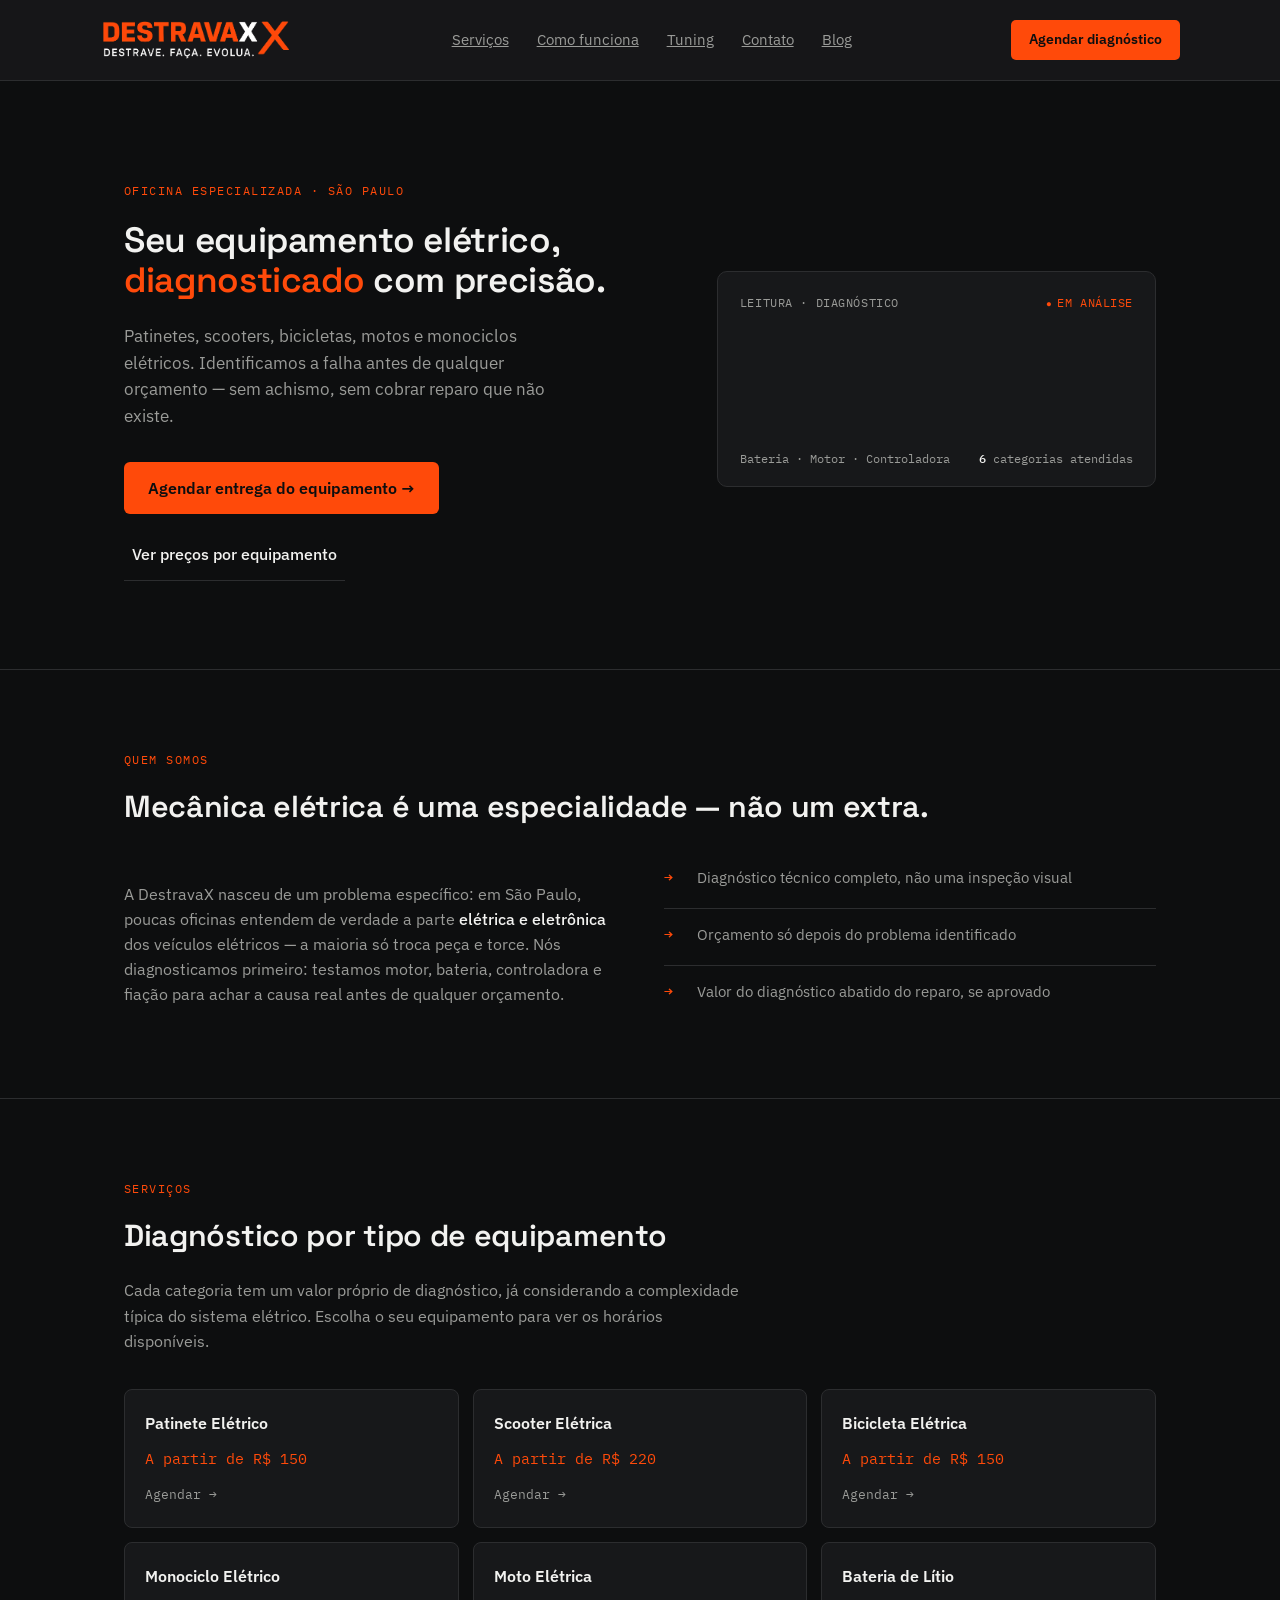
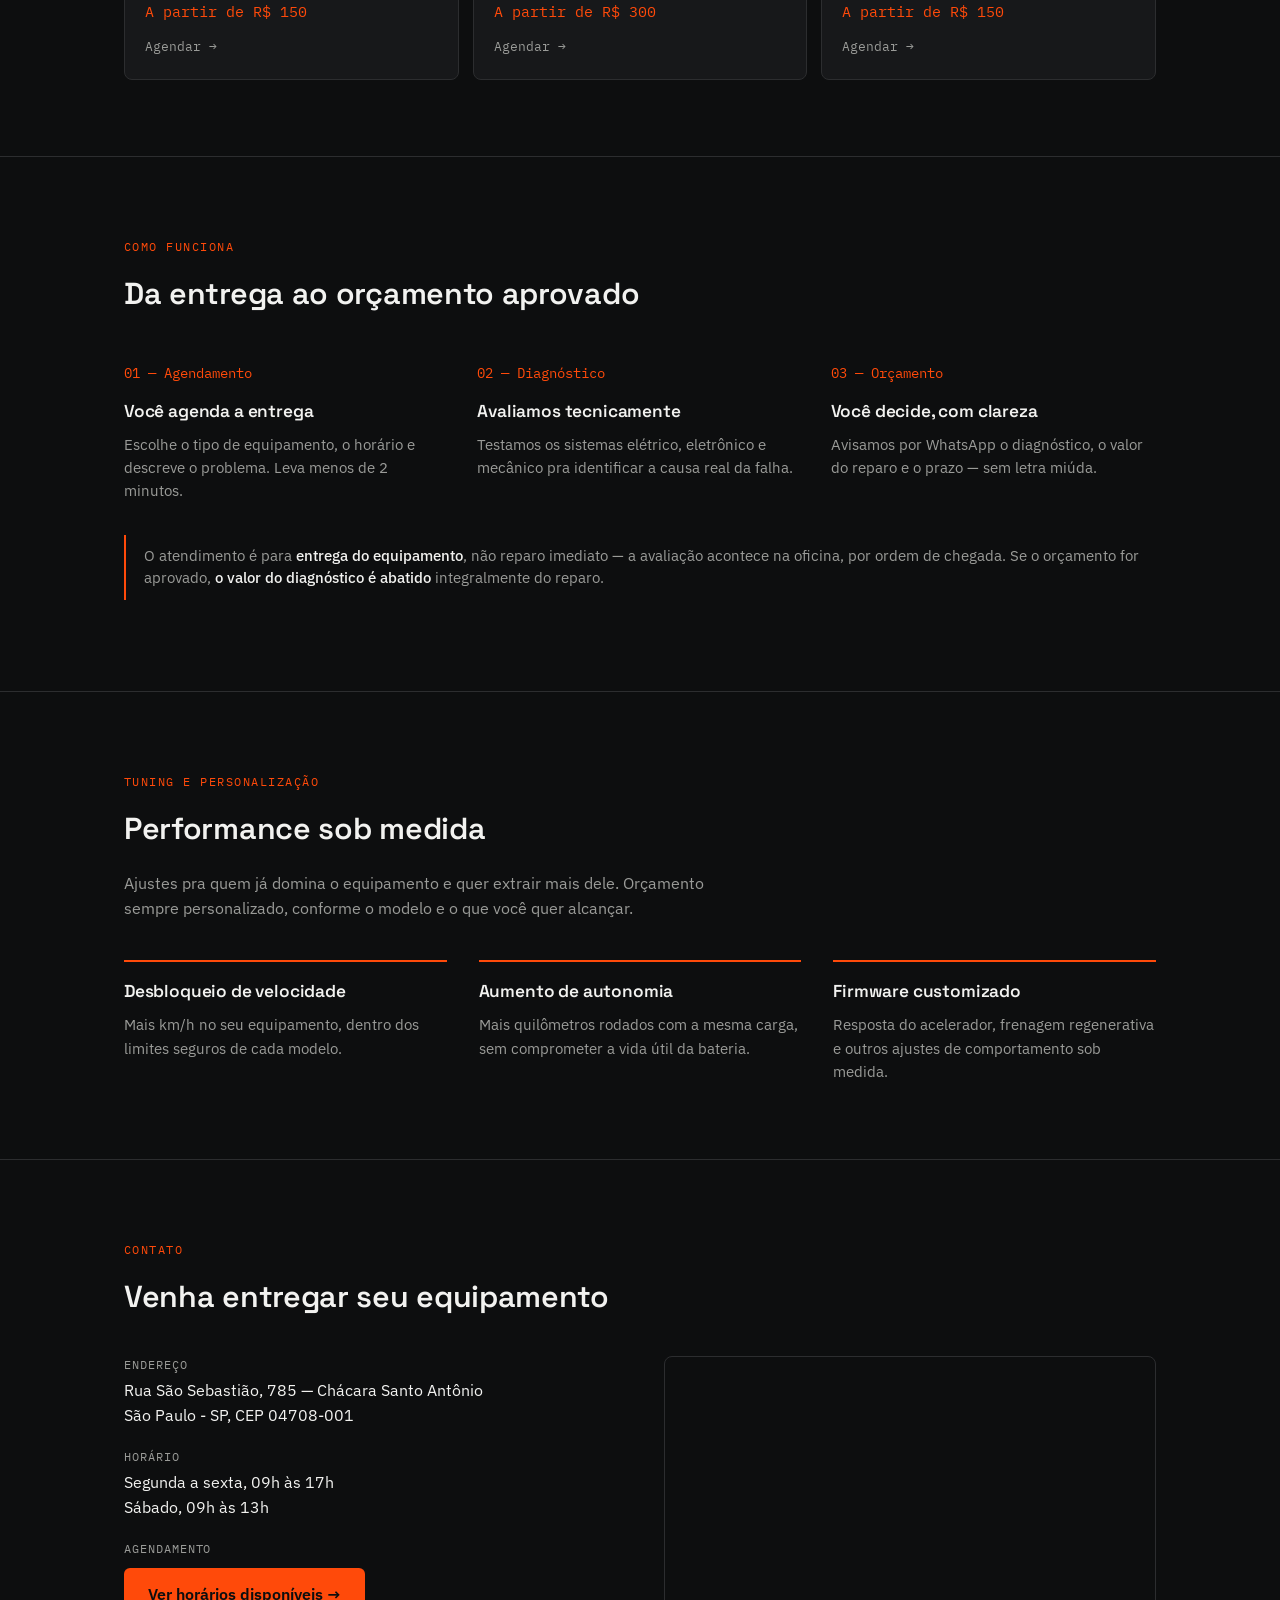
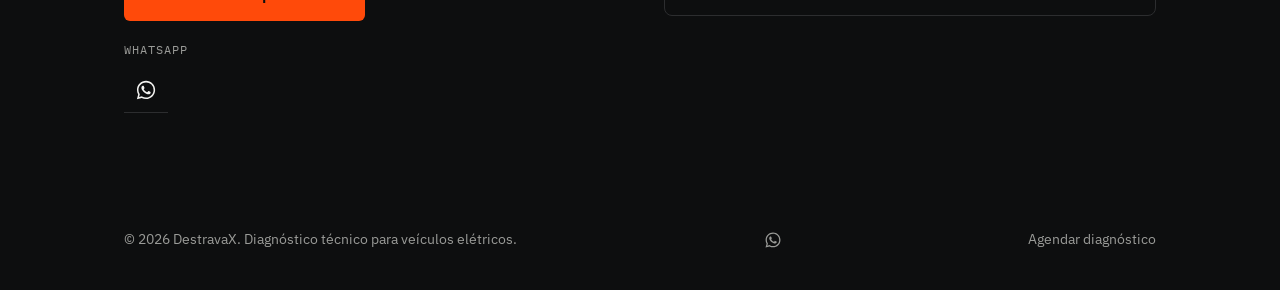
==== index.html @ 39f66de1 "Add files via upload" ====
<!DOCTYPE html>
<html lang="pt-BR">
<head>
<meta charset="UTF-8">
<meta name="viewport" content="width=device-width, initial-scale=1.0">
<meta name="google-site-verification" content="Okn9w-JvZz-G_Tajchjjs4UmcQsjv0veB4fbQueWSbc" />
<title>DestravaX — Diagnóstico técnico para veículos elétricos</title>
<link rel="canonical" href="https://destravax.com/">
<meta name="description" content="Diagnóstico técnico, reparo e tuning de patinetes, scooters, bicicletas, motos e monociclos elétricos em São Paulo. Desbloqueio de velocidade, aumento de autonomia e firmware customizado.">

<!-- Open Graph / redes sociais -->
<meta property="og:title" content="DestravaX — Diagnóstico técnico para veículos elétricos">
<meta property="og:description" content="Diagnóstico, reparo e tuning de veículos elétricos em São Paulo. Desbloqueio de velocidade, aumento de autonomia e firmware customizado.">
<meta property="og:type" content="website">
<meta property="og:url" content="https://destravax.com">
<meta property="og:image" content="https://destravax.com/og-image.png">
<meta property="og:locale" content="pt_BR">
<meta name="twitter:card" content="summary_large_image">

<!-- Dados estruturados para o Google (negócio local) -->
<script type="application/ld+json">
{
  "@context": "https://schema.org",
  "@type": "AutoRepair",
  "name": "DestravaX",
  "image": "https://destravax.com/og-image.png",
  "url": "https://destravax.com",
  "description": "Diagnóstico técnico, reparo e tuning de patinetes, scooters, bicicletas, motos e monociclos elétricos em São Paulo. Desbloqueio de velocidade, aumento de autonomia e firmware customizado.",
  "address": {
    "@type": "PostalAddress",
    "streetAddress": "Rua São Sebastião, 785, Chácara Santo Antônio",
    "addressLocality": "São Paulo",
    "addressRegion": "SP",
    "postalCode": "04708-001",
    "addressCountry": "BR"
  },
  "openingHoursSpecification": [
    {
      "@type": "OpeningHoursSpecification",
      "dayOfWeek": ["Monday", "Tuesday", "Wednesday", "Thursday", "Friday"],
      "opens": "09:00",
      "closes": "17:00"
    },
    {
      "@type": "OpeningHoursSpecification",
      "dayOfWeek": "Saturday",
      "opens": "09:00",
      "closes": "13:00"
    }
  ],
  "priceRange": "R$150 - R$300"
}
</script>
<link rel="icon" type="image/png" sizes="32x32" href="/favicon-32.png">
<link rel="apple-touch-icon" href="/apple-touch-icon.png">
<link rel="preconnect" href="https://fonts.googleapis.com">
<link rel="preconnect" href="https://fonts.gstatic.com" crossorigin>
<link href="https://fonts.googleapis.com/css2?family=Space+Grotesk:wght@400;500;600;700&family=IBM+Plex+Sans:wght@400;500;600;700&family=IBM+Plex+Mono:wght@400;500&display=swap" rel="stylesheet">
<link rel="stylesheet" href="/style.css">

<!-- Google tag (gtag.js) -->
<script async src="https://www.googletagmanager.com/gtag/js?id=G-HQB9MCQGL4"></script>
<script>
  window.dataLayer = window.dataLayer || [];
  function gtag(){dataLayer.push(arguments);}
  gtag('js', new Date());
  gtag('config', 'G-HQB9MCQGL4');
</script>

<!-- Cal.com embed: agendamento embutido no site (sem sair pro cal.com) -->
<script type="text/javascript">
  (function (C, A, L) {
    let p = function (a, ar) { a.q.push(ar); };
    let d = C.document;
    C.Cal = C.Cal || function () {
      let cal = C.Cal;
      let ar = arguments;
      if (!cal.loaded) {
        cal.ns = {};
        cal.q = cal.q || [];
        d.head.appendChild(d.createElement("script")).src = A;
        cal.loaded = true;
      }
      if (ar[0] === L) {
        const api = function () { p(api, arguments); };
        const namespace = ar[1];
        api.q = api.q || [];
        if (typeof namespace === "string") {
          cal.ns[namespace] = cal.ns[namespace] || api;
          p(cal.ns[namespace], ar);
          p(cal, ["initNamespace", namespace]);
        } else p(cal, ar);
        return;
      }
      p(cal, ar);
    };
  })(window, "https://app.cal.com/embed/embed.js", "init");

  Cal("init", { origin: "https://cal.com" });

  Cal("on", {
    action: "bookingSuccessful",
    callback: function (e) {
      if (typeof gtag === "function") {
        gtag("event", "agendamento_concluido", {
          event_category: "booking",
          event_label: (e.detail && e.detail.data && e.detail.data.eventType) ? e.detail.data.eventType.slug : "desconhecido"
        });
      }
      window.location.href = "/agendamento-confirmado";
    }
  });

  Cal("ui", {
    styles: { branding: { brandColor: "#FF4A0A" } },
    hideEventTypeDetails: false,
    layout: "month_view"
  });
</script>
</head>
<body>

<header>
  <div class="wrap nav">
    <a class="logo" href="#" aria-label="DestravaX — início">
      <img src="/logo.png" alt="DestravaX — Destrave. Faça. Evolua.">
    </a>
    <button class="nav-toggle" aria-label="Abrir menu" aria-expanded="false">
      <span></span><span></span><span></span>
    </button>
    <nav class="nav-links">
      <a href="#servicos">Serviços</a>
      <a href="#como-funciona">Como funciona</a>
      <a href="#tuning">Tuning</a>
      <a href="#contato">Contato</a>
      <a href="/blog/">Blog</a>
    </nav>
    <a class="nav-cta" href="javascript:void(0)" data-cal-link="destravax" data-cal-config='{"layout":"month_view"}'>Agendar diagnóstico</a>
  </div>
</header>

<section class="hero">
  <div class="wrap hero-grid">
    <div>
      <span class="eyebrow">Oficina especializada · São Paulo</span>
      <h1>Seu equipamento elétrico, <em id="rotate-word">diagnosticado</em> com precisão.</h1>
      <p class="lead">Patinetes, scooters, bicicletas, motos e monociclos elétricos. Identificamos a falha antes de qualquer orçamento — sem achismo, sem cobrar reparo que não existe.</p>
      <div class="hero-ctas">
        <a class="btn-primary" href="javascript:void(0)" data-cal-link="destravax" data-cal-config='{"layout":"month_view"}'>Agendar entrega do equipamento →</a>
        <a class="btn-secondary" href="#servicos">Ver preços por equipamento</a>
      </div>
    </div>

    <div class="scope-panel">
      <div class="scope-head">
        <span>LEITURA · DIAGNÓSTICO</span>
        <span class="live">EM ANÁLISE</span>
      </div>
      <svg class="trace" viewBox="0 0 400 120" xmlns="http://www.w3.org/2000/svg" role="img" aria-label="Onda de diagnóstico elétrico">
        <path class="trace-glow trace-dash" d="M0,60 L40,60 L55,20 L70,100 L90,60 L130,60 L145,30 L160,90 L180,60 L220,60 L235,15 L250,100 L270,60 L310,60 L325,35 L340,85 L360,60 L400,60" />
        <path class="trace-dash" d="M0,60 L40,60 L55,20 L70,100 L90,60 L130,60 L145,30 L160,90 L180,60 L220,60 L235,15 L250,100 L270,60 L310,60 L325,35 L340,85 L360,60 L400,60" />
      </svg>
      <div class="scope-foot">
        <span>Bateria · Motor · Controladora</span>
        <span><b>6</b> categorias atendidas</span>
      </div>
    </div>
  </div>
</section>

<section class="block" id="quem-somos">
  <div class="wrap">
    <span class="eyebrow">Quem somos</span>
    <h2>Mecânica elétrica é uma especialidade — não um extra.</h2>
    <div class="about-grid">
      <p>A DestravaX nasceu de um problema específico: em São Paulo, poucas oficinas entendem de verdade a parte <strong>elétrica e eletrônica</strong> dos veículos elétricos — a maioria só troca peça e torce. Nós diagnosticamos primeiro: testamos motor, bateria, controladora e fiação para achar a causa real antes de qualquer orçamento.</p>
      <ul class="stack-list">
        <li><b>→</b> Diagnóstico técnico completo, não uma inspeção visual</li>
        <li><b>→</b> Orçamento só depois do problema identificado</li>
        <li><b>→</b> Valor do diagnóstico abatido do reparo, se aprovado</li>
      </ul>
    </div>
  </div>
</section>

<section class="block" id="servicos">
  <div class="wrap">
    <span class="eyebrow">Serviços</span>
    <h2>Diagnóstico por tipo de equipamento</h2>
    <p class="block-lead">Cada categoria tem um valor próprio de diagnóstico, já considerando a complexidade típica do sistema elétrico. Escolha o seu equipamento para ver os horários disponíveis.</p>

    <div class="services" style="grid-template-columns: repeat(3, 1fr);">
      <a class="svc-card" href="javascript:void(0)" data-cal-link="destravax/diagnostico-patinete-eletrico" data-cal-config='{"layout":"month_view"}'>
        <span class="svc-name">Patinete Elétrico</span>
        <span class="svc-price">A partir de R$ 150</span>
        <span class="svc-arrow">Agendar →</span>
      </a>
      <a class="svc-card" href="javascript:void(0)" data-cal-link="destravax/diagnostico-scooter-eletrica" data-cal-config='{"layout":"month_view"}'>
        <span class="svc-name">Scooter Elétrica</span>
        <span class="svc-price">A partir de R$ 220</span>
        <span class="svc-arrow">Agendar →</span>
      </a>
      <a class="svc-card" href="javascript:void(0)" data-cal-link="destravax/diagnostico-bicicleta-eletrica" data-cal-config='{"layout":"month_view"}'>
        <span class="svc-name">Bicicleta Elétrica</span>
        <span class="svc-price">A partir de R$ 150</span>
        <span class="svc-arrow">Agendar →</span>
      </a>
      <a class="svc-card" href="javascript:void(0)" data-cal-link="destravax/diagnostico-monociclo-eletrico" data-cal-config='{"layout":"month_view"}'>
        <span class="svc-name">Monociclo Elétrico</span>
        <span class="svc-price">A partir de R$ 150</span>
        <span class="svc-arrow">Agendar →</span>
      </a>
      <a class="svc-card" href="javascript:void(0)" data-cal-link="destravax/diagnostico-moto-eletrica" data-cal-config='{"layout":"month_view"}'>
        <span class="svc-name">Moto Elétrica</span>
        <span class="svc-price">A partir de R$ 300</span>
        <span class="svc-arrow">Agendar →</span>
      </a>
      <a class="svc-card" href="javascript:void(0)" data-cal-link="destravax/diagnostico-bateria-litio" data-cal-config='{"layout":"month_view"}'>
        <span class="svc-name">Bateria de Lítio</span>
        <span class="svc-price">A partir de R$ 150</span>
        <span class="svc-arrow">Agendar →</span>
      </a>
    </div>
  </div>
</section>

<section class="block" id="como-funciona">
  <div class="wrap">
    <span class="eyebrow">Como funciona</span>
    <h2>Da entrega ao orçamento aprovado</h2>

    <div class="steps">
      <div class="step">
        <span class="step-num">01 — Agendamento</span>
        <h3>Você agenda a entrega</h3>
        <p>Escolhe o tipo de equipamento, o horário e descreve o problema. Leva menos de 2 minutos.</p>
      </div>
      <div class="step">
        <span class="step-num">02 — Diagnóstico</span>
        <h3>Avaliamos tecnicamente</h3>
        <p>Testamos os sistemas elétrico, eletrônico e mecânico pra identificar a causa real da falha.</p>
      </div>
      <div class="step">
        <span class="step-num">03 — Orçamento</span>
        <h3>Você decide, com clareza</h3>
        <p>Avisamos por WhatsApp o diagnóstico, o valor do reparo e o prazo — sem letra miúda.</p>
      </div>
    </div>

    <p class="step-note">O atendimento é para <b>entrega do equipamento</b>, não reparo imediato — a avaliação acontece na oficina, por ordem de chegada. Se o orçamento for aprovado, <b>o valor do diagnóstico é abatido</b> integralmente do reparo.</p>
  </div>
</section>

<section class="block" id="tuning">
  <div class="wrap">
    <span class="eyebrow">Tuning e personalização</span>
    <h2>Performance sob medida</h2>
    <p class="block-lead">Ajustes pra quem já domina o equipamento e quer extrair mais dele. Orçamento sempre personalizado, conforme o modelo e o que você quer alcançar.</p>

    <div class="tuning-grid">
      <div class="tuning-item">
        <h3>Desbloqueio de velocidade</h3>
        <p>Mais km/h no seu equipamento, dentro dos limites seguros de cada modelo.</p>
      </div>
      <div class="tuning-item">
        <h3>Aumento de autonomia</h3>
        <p>Mais quilômetros rodados com a mesma carga, sem comprometer a vida útil da bateria.</p>
      </div>
      <div class="tuning-item">
        <h3>Firmware customizado</h3>
        <p>Resposta do acelerador, frenagem regenerativa e outros ajustes de comportamento sob medida.</p>
      </div>
    </div>
  </div>
</section>

<section class="block" id="contato" style="border-bottom:none;">
  <div class="wrap">
    <span class="eyebrow">Contato</span>
    <h2>Venha entregar seu equipamento</h2>

    <div class="contact-grid">
      <dl class="info-list">
        <div>
          <dt>Endereço</dt>
          <dd>Rua São Sebastião, 785 — Chácara Santo Antônio<br>São Paulo - SP, CEP 04708-001</dd>
        </div>
        <div>
          <dt>Horário</dt>
          <dd>Segunda a sexta, 09h às 17h<br>Sábado, 09h às 13h</dd>
        </div>
        <div>
          <dt>Agendamento</dt>
          <dd><a class="btn-primary" style="margin-top:6px" href="javascript:void(0)" data-cal-link="destravax" data-cal-config='{"layout":"month_view"}'>Ver horários disponíveis →</a></dd>
        </div>
        <div>
          <dt>WhatsApp</dt>
          <dd><a class="btn-secondary" style="margin-top:6px; display:inline-flex; align-items:center; justify-content:center; width:44px; height:44px; padding:0;" href="https://wa.me/5511999888360" target="_blank" rel="noopener" aria-label="Chamar no WhatsApp"><svg width="22" height="22" viewBox="0 0 24 24" fill="currentColor" aria-hidden="true"><path d="M12.04 2C6.58 2 2.13 6.45 2.13 11.91c0 1.75.46 3.45 1.32 4.95L2.05 22l5.25-1.38a9.9 9.9 0 0 0 4.74 1.21h.01c5.46 0 9.91-4.45 9.91-9.91C21.96 6.45 17.5 2 12.04 2Zm0 18.14h-.01a8.2 8.2 0 0 1-4.19-1.15l-.3-.18-3.12.82.83-3.04-.2-.31a8.2 8.2 0 0 1-1.26-4.37c0-4.53 3.69-8.22 8.24-8.22 2.2 0 4.27.86 5.83 2.42a8.18 8.18 0 0 1 2.41 5.81c0 4.53-3.69 8.22-8.23 8.22Zm4.51-6.16c-.25-.12-1.47-.72-1.7-.81-.23-.08-.39-.12-.56.13-.17.25-.64.81-.78.97-.14.17-.29.19-.54.06-.25-.12-1.04-.38-1.99-1.22-.73-.66-1.23-1.46-1.37-1.71-.14-.25-.02-.38.11-.51.11-.11.25-.29.37-.43.12-.14.16-.25.25-.41.08-.17.04-.31-.02-.43-.06-.12-.56-1.36-.77-1.86-.2-.49-.41-.42-.56-.43-.14-.01-.31-.01-.48-.01-.17 0-.43.06-.66.31-.23.25-.86.85-.86 2.07 0 1.22.89 2.4 1.01 2.57.12.17 1.75 2.67 4.24 3.75.59.26 1.05.41 1.41.52.59.19 1.13.16 1.56.1.48-.07 1.47-.6 1.67-1.18.21-.58.21-1.08.14-1.18-.06-.11-.23-.17-.48-.29Z"/></svg></a></dd>
        </div>
      </dl>

      <div class="map-frame">
        <iframe
          src="https://www.google.com/maps?q=Rua+S%C3%A3o+Sebasti%C3%A3o,+785,+Ch%C3%A1cara+Santo+Ant%C3%B4nio,+S%C3%A3o+Paulo+-+SP,+04708-001&output=embed"
          loading="lazy"
          referrerpolicy="no-referrer-when-downgrade"
          title="Mapa da DestravaX">
        </iframe>
      </div>
    </div>
  </div>
</section>

<footer>
  <div class="wrap foot-row">
    <span>© 2026 DestravaX. Diagnóstico técnico para veículos elétricos.</span>
    <a href="https://wa.me/5511999888360" target="_blank" rel="noopener" aria-label="WhatsApp" style="display:inline-flex; align-items:center;"><svg width="18" height="18" viewBox="0 0 24 24" fill="currentColor" aria-hidden="true"><path d="M12.04 2C6.58 2 2.13 6.45 2.13 11.91c0 1.75.46 3.45 1.32 4.95L2.05 22l5.25-1.38a9.9 9.9 0 0 0 4.74 1.21h.01c5.46 0 9.91-4.45 9.91-9.91C21.96 6.45 17.5 2 12.04 2Zm0 18.14h-.01a8.2 8.2 0 0 1-4.19-1.15l-.3-.18-3.12.82.83-3.04-.2-.31a8.2 8.2 0 0 1-1.26-4.37c0-4.53 3.69-8.22 8.24-8.22 2.2 0 4.27.86 5.83 2.42a8.18 8.18 0 0 1 2.41 5.81c0 4.53-3.69 8.22-8.23 8.22Zm4.51-6.16c-.25-.12-1.47-.72-1.7-.81-.23-.08-.39-.12-.56.13-.17.25-.64.81-.78.97-.14.17-.29.19-.54.06-.25-.12-1.04-.38-1.99-1.22-.73-.66-1.23-1.46-1.37-1.71-.14-.25-.02-.38.11-.51.11-.11.25-.29.37-.43.12-.14.16-.25.25-.41.08-.17.04-.31-.02-.43-.06-.12-.56-1.36-.77-1.86-.2-.49-.41-.42-.56-.43-.14-.01-.31-.01-.48-.01-.17 0-.43.06-.66.31-.23.25-.86.85-.86 2.07 0 1.22.89 2.4 1.01 2.57.12.17 1.75 2.67 4.24 3.75.59.26 1.05.41 1.41.52.59.19 1.13.16 1.56.1.48-.07 1.47-.6 1.67-1.18.21-.58.21-1.08.14-1.18-.06-.11-.23-.17-.48-.29Z"/></svg></a>
    <a href="javascript:void(0)" data-cal-link="destravax" data-cal-config='{"layout":"month_view"}'>Agendar diagnóstico</a>
  </div>
</footer>

<script>
  var words = ['diagnosticado', 'destravado', 'turbinado', 'modernizado'];
  var el = document.getElementById('rotate-word');
  var reduceMotion = window.matchMedia('(prefers-reduced-motion: reduce)').matches;

  if (el && !reduceMotion) {
    var i = 0;
    setInterval(function () {
      el.classList.add('fading');
      setTimeout(function () {
        i = (i + 1) % words.length;
        el.textContent = words[i];
        el.classList.remove('fading');
      }, 250);
    }, 2400);
  }
</script>

<script>
  (function(){
    var toggle = document.querySelector('.nav-toggle');
    var links = document.querySelector('.nav-links');
    if (toggle && links) {
      toggle.addEventListener('click', function(){
        var isOpen = links.classList.toggle('open');
        toggle.classList.toggle('open', isOpen);
        toggle.setAttribute('aria-expanded', isOpen ? 'true' : 'false');
      });
      links.querySelectorAll('a').forEach(function(a){
        a.addEventListener('click', function(){
          links.classList.remove('open');
          toggle.classList.remove('open');
          toggle.setAttribute('aria-expanded', 'false');
        });
      });
    }
  })();
</script>
</body>
</html>
---- style.css ----
:root{
    --charcoal-900:#0d0e0f;
    --charcoal-800:#17181a;
    --charcoal-700:#212224;
    --line:#2c2d2f;
    --paper:#f2f2f0;
    --paper-dim:#9a9b98;
    --orange:#ff4a0a;
    --orange-dim:#cc3c08;
    --orange-light:#ff6b3d;

    --display:'Space Grotesk', sans-serif;
    --body:'IBM Plex Sans', sans-serif;
    --mono:'IBM Plex Mono', monospace;
  }

  *{ box-sizing:border-box; }
  html{ scroll-behavior:smooth; }

  body{
    margin:0;
    background:var(--charcoal-900);
    color:var(--paper);
    font-family:var(--body);
    line-height:1.55;
    -webkit-font-smoothing:antialiased;
  }

  a{ color:inherit; }

  h1,h2,h3{
    font-family:var(--display);
    font-weight:600;
    margin:0;
    letter-spacing:-0.01em;
  }

  .eyebrow{
    font-family:var(--mono);
    font-size:0.78rem;
    letter-spacing:0.12em;
    text-transform:uppercase;
    color:var(--orange);
  }

  .wrap{
    max-width:1080px;
    margin:0 auto;
    padding:0 24px;
  }

  :focus-visible{
    outline:2px solid var(--orange);
    outline-offset:3px;
  }

  /* ---------- Header ---------- */
  header{
    position:sticky;
    top:0;
    z-index:20;
    background:rgba(24,25,27,0.88);
    backdrop-filter:blur(8px);
    border-bottom:1px solid var(--line);
  }
  .nav{
    position:relative;
    display:flex;
    align-items:center;
    justify-content:space-between;
    padding:18px 0;
  }
  .logo{
    display:flex;
    align-items:center;
  }
  .logo img{
    height:44px;
    width:auto;
    display:block;
  }
  @media (max-width:720px){
    .logo img{ height:36px; }
  }
  .nav-links{
    display:flex;
    gap:28px;
    font-size:0.92rem;
    color:var(--paper-dim);
  }
  .nav-links a:hover{ color:var(--paper); }
  .nav-cta{
    display:inline-flex;
    align-items:center;
    gap:8px;
    background:var(--orange);
    color:var(--charcoal-900);
    font-weight:600;
    font-size:0.88rem;
    padding:9px 18px;
    border-radius:5px;
    text-decoration:none;
    transition:background 0.15s ease;
  }
  .nav-cta:hover{ background:var(--orange-light); }

  @media (max-width:720px){
    .nav-links{
      display:none;
      position:absolute;
      top:100%;
      left:0;
      right:0;
      flex-direction:column;
      gap:0;
      background:var(--charcoal-800);
      border-bottom:1px solid var(--line);
      padding:8px 0;
    }
    .nav-links.open{ display:flex; }
    .nav-links a{
      padding:14px 24px;
      border-bottom:1px solid var(--line);
    }
    .nav-links a:last-child{ border-bottom:none; }
    .nav-toggle{
      display:flex;
      flex-direction:column;
      justify-content:center;
      gap:5px;
      width:28px;
      height:28px;
      background:none;
      border:none;
      cursor:pointer;
      padding:0;
    }
    .nav-toggle span{
      display:block;
      height:2px;
      width:100%;
      background:var(--paper);
      border-radius:2px;
      transition:transform 0.2s ease, opacity 0.2s ease;
    }
    .nav-toggle.open span:nth-child(1){ transform:translateY(7px) rotate(45deg); }
    .nav-toggle.open span:nth-child(2){ opacity:0; }
    .nav-toggle.open span:nth-child(3){ transform:translateY(-7px) rotate(-45deg); }
  }
  @media (min-width:721px){
    .nav-toggle{ display:none; }
  }

  /* ---------- Hero ---------- */
  .hero{
    position:relative;
    padding:96px 0 88px;
    overflow:hidden;
    border-bottom:1px solid var(--line);
  }
  .hero-grid{
    display:grid;
    grid-template-columns:1.1fr 0.9fr;
    gap:56px;
    align-items:center;
  }
  @media (max-width:860px){
    .hero-grid{ grid-template-columns:1fr; }
  }
  .hero h1{
    font-size:clamp(1.5rem, 2.8vw, 2.2rem);
    line-height:1.15;
    margin:18px 0 22px;
  }
  .hero h1 em{
    font-style:normal;
    color:var(--orange);
  }
  .hero p.lead{
    font-size:1.08rem;
    color:var(--paper-dim);
    max-width:46ch;
    margin:0 0 32px;
  }
  .hero-ctas{
    display:flex;
    gap:14px;
    flex-wrap:wrap;
  }
  .btn-primary{
    display:inline-flex;
    align-items:center;
    gap:10px;
    background:var(--orange);
    color:var(--charcoal-900);
    font-weight:600;
    font-size:0.98rem;
    padding:14px 24px;
    border-radius:6px;
    text-decoration:none;
    transition:background 0.15s ease, transform 0.15s ease;
  }
  .btn-primary:hover{ background:var(--orange-light); transform:translateY(-1px); }
  .btn-secondary{
    display:inline-flex;
    align-items:center;
    gap:8px;
    color:var(--paper);
    font-weight:500;
    font-size:0.98rem;
    padding:14px 8px;
    text-decoration:none;
    border-bottom:1px solid var(--line);
  }
  .btn-secondary:hover{ border-color:var(--paper-dim); }

  /* Scope panel - signature element */
  .scope-panel{
    background:var(--charcoal-800);
    border:1px solid var(--line);
    border-radius:10px;
    padding:22px 22px 18px;
  }
  .scope-head{
    display:flex;
    justify-content:space-between;
    align-items:baseline;
    font-family:var(--mono);
    font-size:0.72rem;
    color:var(--paper-dim);
    margin-bottom:10px;
    letter-spacing:0.05em;
  }
  .scope-head .live{ color:var(--orange); }
  .scope-head .live::before{
    content:'●';
    margin-right:5px;
    font-size:0.6rem;
    animation:blink 1.6s ease-in-out infinite;
  }
  @keyframes blink{ 50%{ opacity:0.25; } }

  svg.trace{ width:100%; height:auto; display:block; }
  .trace path{
    fill:none;
    stroke:var(--orange);
    stroke-width:2;
    stroke-linecap:round;
    stroke-linejoin:round;
  }
  .trace .trace-glow{
    stroke:var(--orange);
    opacity:0.18;
    stroke-width:7;
  }
  .trace-dash{
    stroke-dasharray:900;
    stroke-dashoffset:900;
    animation:draw 3.2s ease-in-out infinite;
  }
  @keyframes draw{
    0%{ stroke-dashoffset:900; }
    55%{ stroke-dashoffset:0; }
    100%{ stroke-dashoffset:-900; }
  }
  .scope-foot{
    display:flex;
    justify-content:space-between;
    margin-top:10px;
    font-family:var(--mono);
    font-size:0.74rem;
    color:var(--paper-dim);
  }
  .scope-foot b{ color:var(--paper); font-weight:500; }

  @media (prefers-reduced-motion: reduce){
    .trace-dash{ animation:none; stroke-dasharray:none; }
    .scope-head .live::before{ animation:none; }
  }

  /* ---------- Section shared ---------- */
  section.block{ padding:76px 0; border-bottom:1px solid var(--line); }
  .block h2{
    font-size:clamp(1.5rem, 2.6vw, 1.9rem);
    margin:12px 0 18px;
  }
  .block-lead{
    color:var(--paper-dim);
    max-width:62ch;
    font-size:1.02rem;
  }

  /* ---------- Quem somos ---------- */
  .about-grid{
    display:grid;
    grid-template-columns:1fr 1fr;
    gap:48px;
    margin-top:36px;
  }
  @media (max-width:780px){ .about-grid{ grid-template-columns:1fr; } }
  .about-grid p{ color:var(--paper-dim); font-size:1rem; }
  .about-grid p strong{ color:var(--paper); font-weight:500; }
  .stack-list{ list-style:none; margin:0; padding:0; display:grid; gap:14px; }
  .stack-list li{
    display:flex;
    gap:12px;
    font-size:0.95rem;
    color:var(--paper-dim);
    padding-bottom:14px;
    border-bottom:1px solid var(--line);
  }
  .stack-list li:last-child{ border-bottom:none; }
  .stack-list b{ font-family:var(--mono); color:var(--orange); font-weight:500; min-width:1.4em; }

  /* ---------- Serviços ---------- */
  .services{
    display:grid;
    grid-template-columns:repeat(auto-fill, minmax(230px, 1fr));
    gap:14px;
    margin-top:36px;
  }
  .svc-card{
    background:var(--charcoal-800);
    border:1px solid var(--line);
    border-radius:8px;
    padding:22px 20px;
    text-decoration:none;
    color:var(--paper);
    display:flex;
    flex-direction:column;
    gap:14px;
    transition:border-color 0.15s ease, transform 0.15s ease;
  }
  .svc-card:hover{ border-color:var(--orange-dim); transform:translateY(-2px); }
  .svc-name{ font-weight:600; font-size:1.01rem; line-height:1.3; }
  .svc-price{
    font-family:var(--mono);
    color:var(--orange);
    font-size:0.95rem;
  }
  .svc-arrow{
    margin-top:auto;
    font-family:var(--mono);
    font-size:0.8rem;
    color:var(--paper-dim);
    display:flex;
    align-items:center;
    gap:6px;
  }
  .svc-card:hover .svc-arrow{ color:var(--orange); }

  /* ---------- Como funciona ---------- */
  .steps{
    display:grid;
    grid-template-columns:repeat(3, 1fr);
    gap:28px;
    margin-top:40px;
    counter-reset:step;
  }
  @media (max-width:780px){ .steps{ grid-template-columns:1fr; } }
  .step{ position:relative; padding-top:6px; }
  .step-num{
    font-family:var(--mono);
    font-size:0.85rem;
    color:var(--orange);
    display:block;
    margin-bottom:14px;
  }
  .step h3{ font-size:1.08rem; margin-bottom:8px; font-weight:600; }
  .step p{ color:var(--paper-dim); font-size:0.94rem; margin:0; }
  .step-note{
    margin-top:32px;
    font-size:0.92rem;
    color:var(--paper-dim);
    border-left:2px solid var(--orange);
    padding:10px 0 10px 18px;
  }
  .step-note b{ color:var(--paper); font-weight:500; }

  /* ---------- Contato ---------- */
  .contact-grid{
    display:grid;
    grid-template-columns:1fr 1fr;
    gap:48px;
    margin-top:36px;
    align-items:start;
  }
  @media (max-width:780px){ .contact-grid{ grid-template-columns:1fr; } }
  .info-list{ list-style:none; margin:0; padding:0; display:grid; gap:20px; }
  .info-list dt{
    font-family:var(--mono);
    font-size:0.74rem;
    text-transform:uppercase;
    letter-spacing:0.08em;
    color:var(--paper-dim);
    margin-bottom:4px;
  }
  .info-list dd{ margin:0; font-size:1rem; }
  .map-frame{
    border:1px solid var(--line);
    border-radius:8px;
    overflow:hidden;
    height:260px;
  }
  .map-frame iframe{ width:100%; height:100%; border:0; filter:grayscale(0.4) invert(0.92) contrast(0.9); }

  /* ---------- Footer ---------- */
  footer{ padding:40px 0; }
  .foot-row{
    display:flex;
    justify-content:space-between;
    align-items:center;
    flex-wrap:wrap;
    gap:14px;
    font-size:0.85rem;
    color:var(--paper-dim);
  }
  .foot-row a{ text-decoration:none; }
  .foot-row a:hover{ color:var(--paper); }

  /* ---------- Blog: listing ---------- */
  .blog-hero{
    padding:64px 0 48px;
    border-bottom:1px solid var(--line);
  }
  .blog-hero h1{
    font-size:clamp(1.9rem, 3.6vw, 2.6rem);
    margin:14px 0 14px;
  }
  .blog-list{
    display:grid;
    gap:16px;
    margin-top:36px;
  }
  .post-card{
    display:block;
    background:var(--charcoal-800);
    border:1px solid var(--line);
    border-radius:8px;
    padding:26px 28px;
    text-decoration:none;
    color:var(--paper);
    transition:border-color 0.15s ease, transform 0.15s ease;
  }
  .post-card:hover{ border-color:var(--orange-dim); transform:translateY(-2px); }
  .post-card .post-tag{
    font-family:var(--mono);
    font-size:0.72rem;
    color:var(--orange);
    text-transform:uppercase;
    letter-spacing:0.06em;
    display:block;
  }
  .post-card h2{
    font-size:1.15rem;
    margin:4px 0 8px;
  }
  .post-card p{
    color:var(--paper-dim);
    font-size:0.94rem;
    margin:0;
  }
  .post-card .post-read{
    margin-top:12px;
    font-family:var(--mono);
    font-size:0.8rem;
    color:var(--paper-dim);
    display:inline-flex;
    align-items:center;
    gap:6px;
  }
  .post-card:hover .post-read{ color:var(--orange); }

  /* ---------- Blog: article ---------- */
  .article-header{
    padding:56px 0 32px;
    border-bottom:1px solid var(--line);
  }
  .article-header .eyebrow{ margin-bottom:14px; display:block; }
  .article-header h1{
    font-size:clamp(1.8rem, 3.4vw, 2.5rem);
    line-height:1.15;
    margin:0 0 18px;
  }
  .article-meta{
    font-family:var(--mono);
    font-size:0.82rem;
    color:var(--paper-dim);
  }
  .article-body{
    padding:48px 0 24px;
    max-width:740px;
  }
  .article-body h2{
    font-size:1.4rem;
    margin:40px 0 16px;
  }
  .article-body h2:first-child{ margin-top:0; }
  .article-body p{
    color:var(--paper-dim);
    font-size:1.03rem;
    margin:0 0 20px;
  }
  .article-body strong{ color:var(--paper); font-weight:600; }
  .article-body ul{
    margin:0 0 24px;
    padding-left:22px;
    color:var(--paper-dim);
    display:grid;
    gap:10px;
  }
  .article-body ul li::marker{ color:var(--orange); }
  .article-cta{
    margin:44px 0 8px;
    padding:28px;
    background:var(--charcoal-800);
    border:1px solid var(--line);
    border-radius:8px;
  }
  .article-cta p{ margin:0 0 16px; color:var(--paper); font-size:1rem; }
  .back-link{
    display:inline-flex;
    align-items:center;
    gap:8px;
    color:var(--paper-dim);
    text-decoration:none;
    font-size:0.9rem;
    margin-bottom:8px;
  }
  .back-link:hover{ color:var(--paper); }

  /* ---------- Hero: palavra que alterna ---------- */
  #rotate-word{
    display:inline-block;
    transition:opacity 0.25s ease;
  }
  #rotate-word.fading{ opacity:0; }

  /* ---------- Tuning: itens informativos (sem CTA) ---------- */
  .tuning-grid{
    display:grid;
    grid-template-columns:repeat(3, 1fr);
    gap:32px;
    margin-top:40px;
  }
  @media (max-width:780px){ .tuning-grid{ grid-template-columns:1fr; } }
  .tuning-item{
    border-top:2px solid var(--orange);
    padding-top:16px;
  }
  .tuning-item h3{
    font-family:var(--display);
    font-size:1.08rem;
    font-weight:600;
    margin:0 0 8px;
  }
  .tuning-item p{
    color:var(--paper-dim);
    font-size:0.94rem;
    line-height:1.55;
    margin:0;
  }
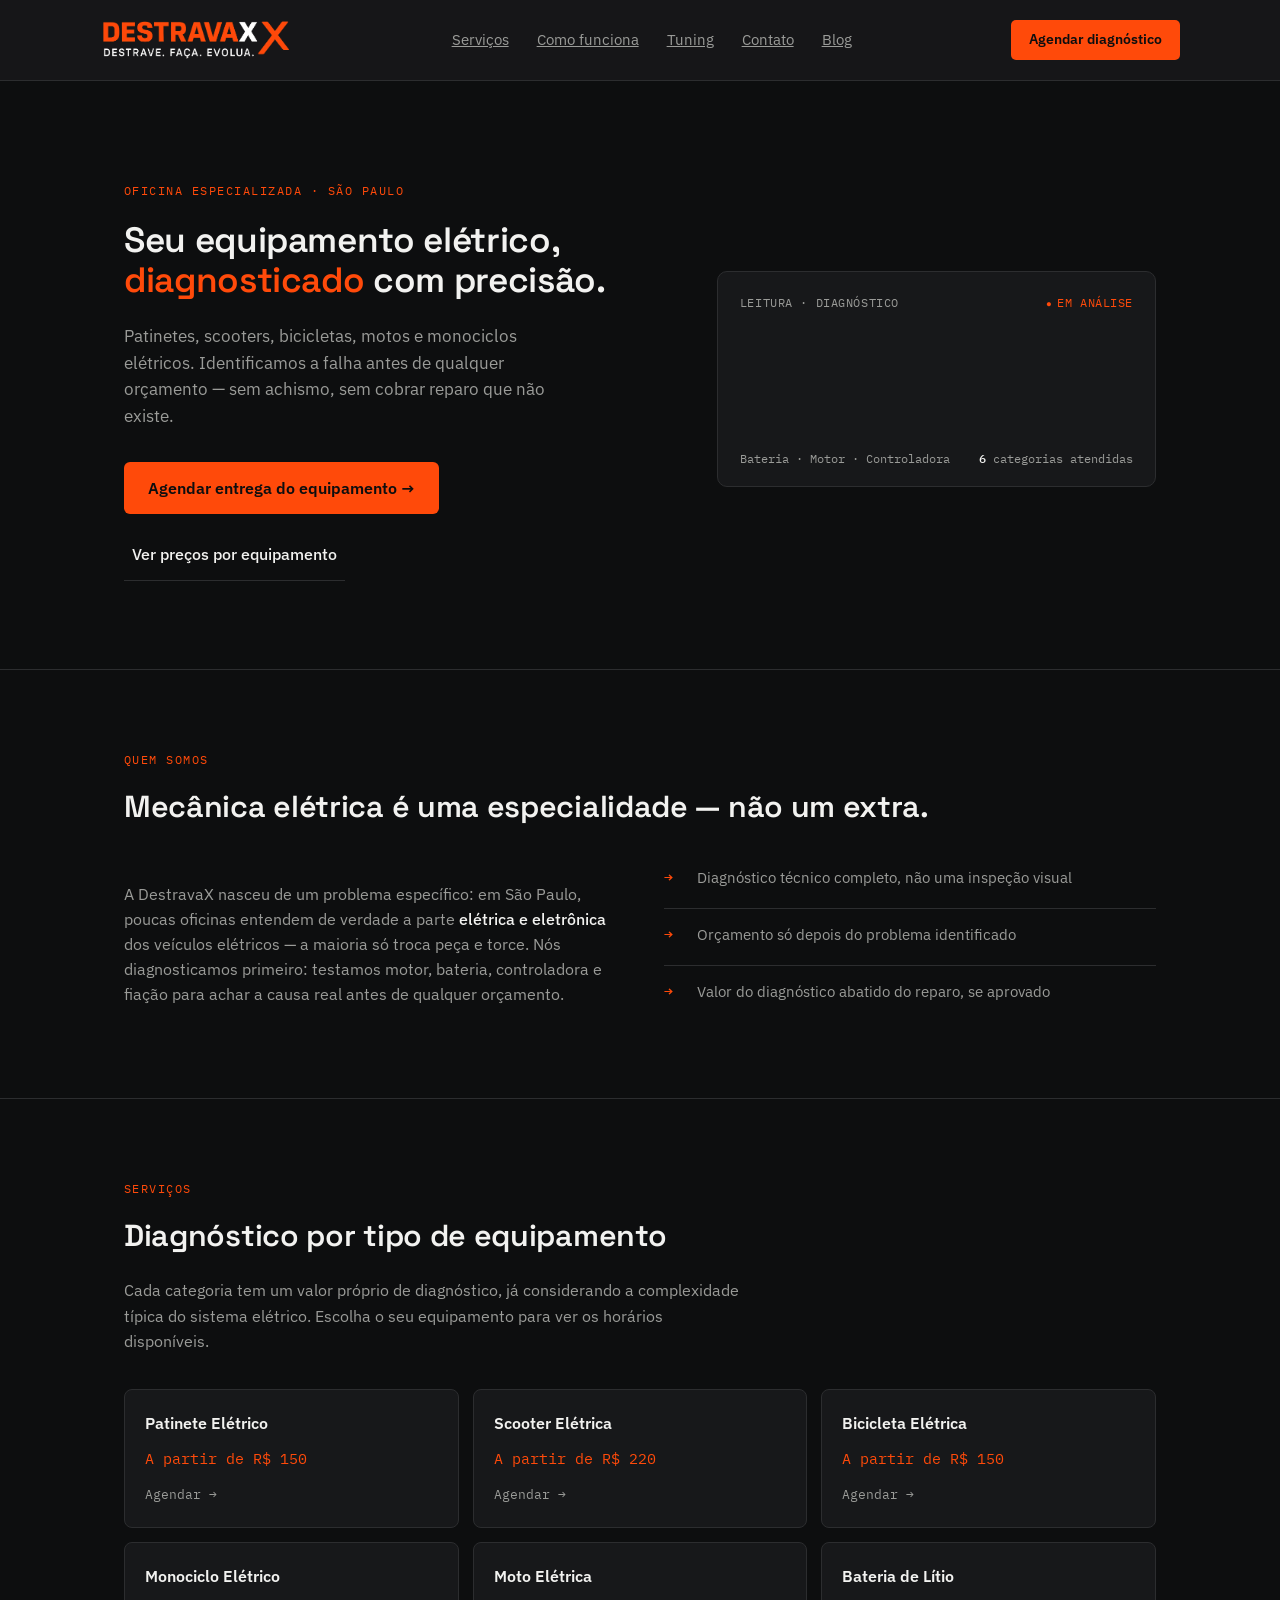
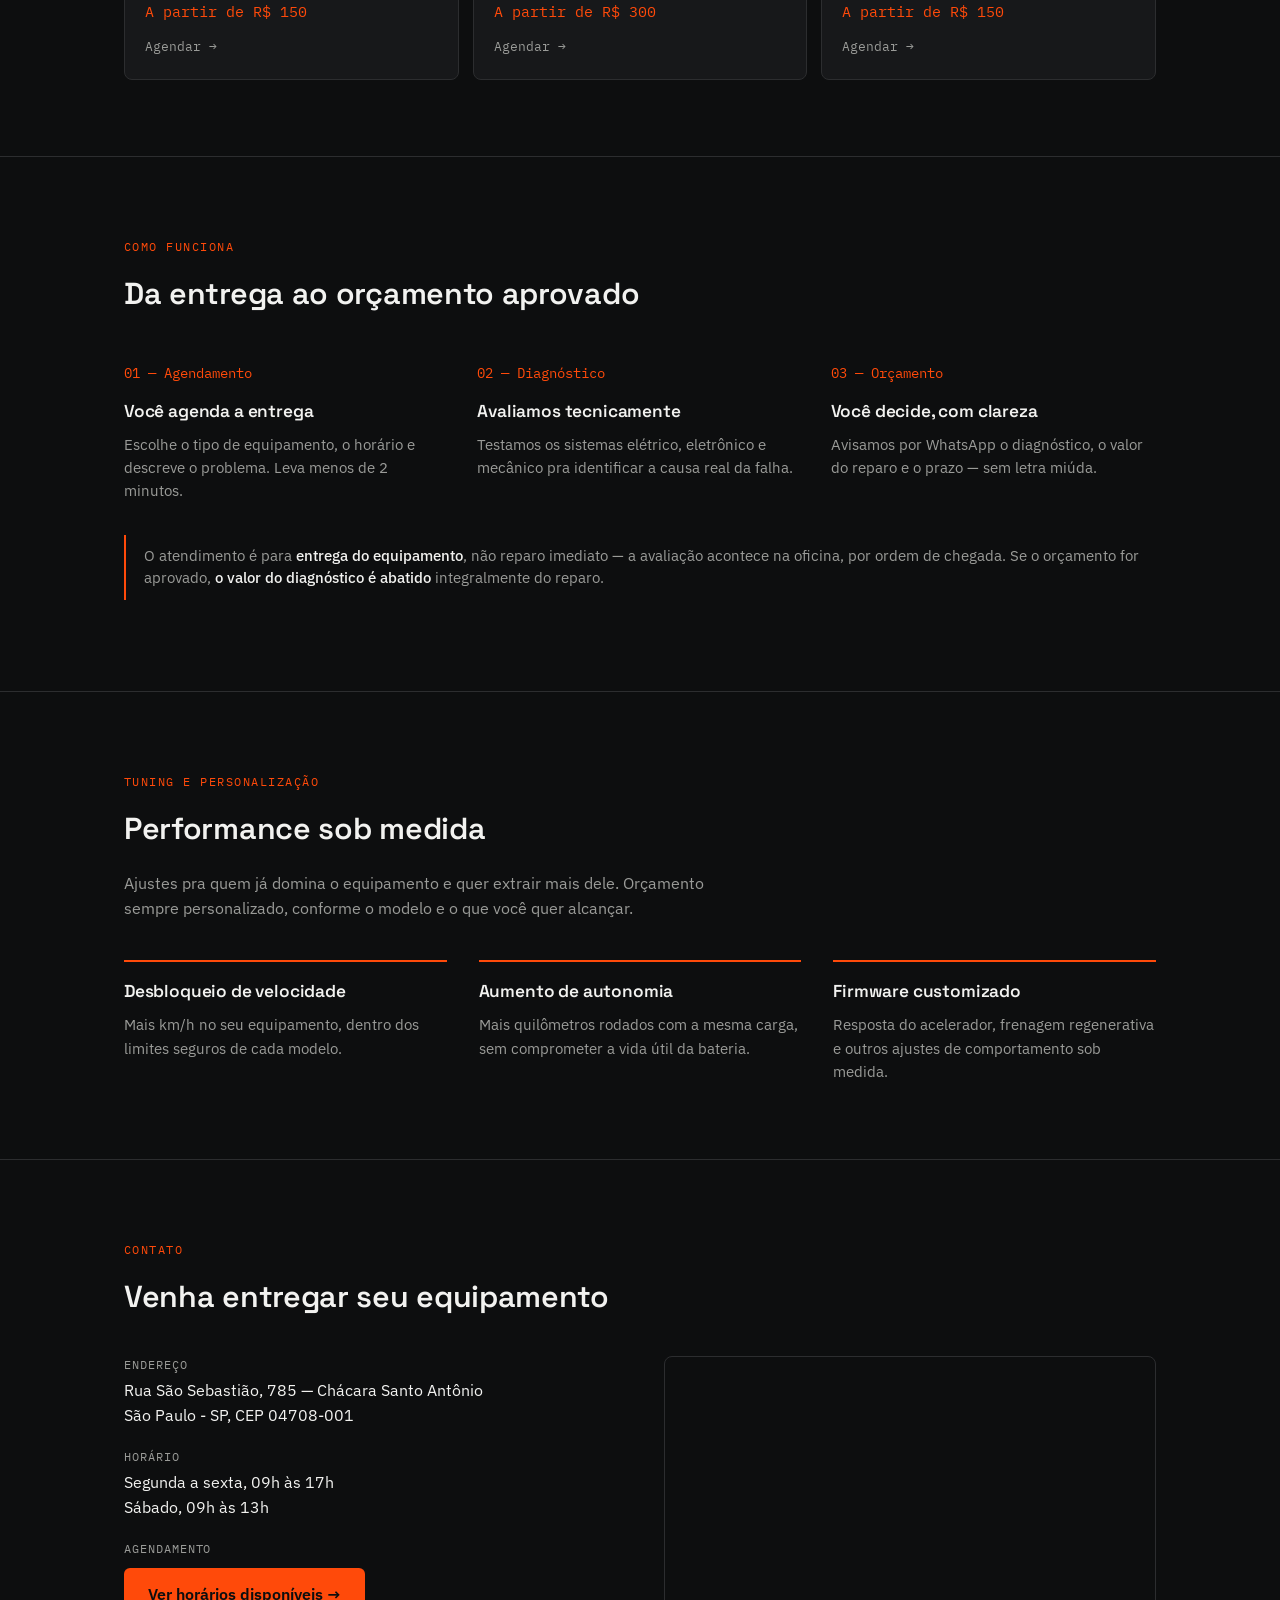
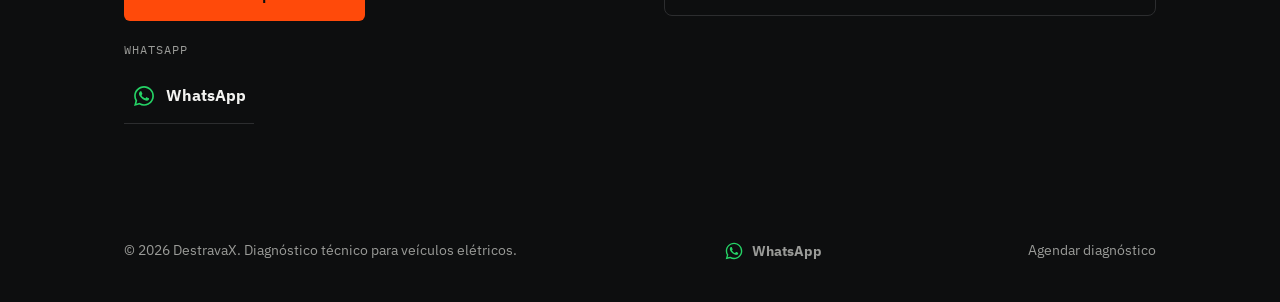
==== commit 8ca6bebb: "Add files via upload" ====
--- a/index.html
+++ b/index.html
@@ -295,7 +295,7 @@
         </div>
         <div>
           <dt>WhatsApp</dt>
-          <dd><a class="btn-secondary" style="margin-top:6px; display:inline-flex; align-items:center; justify-content:center; width:44px; height:44px; padding:0;" href="https://wa.me/5511999888360" target="_blank" rel="noopener" aria-label="Chamar no WhatsApp"><svg width="22" height="22" viewBox="0 0 24 24" fill="currentColor" aria-hidden="true"><path d="M12.04 2C6.58 2 2.13 6.45 2.13 11.91c0 1.75.46 3.45 1.32 4.95L2.05 22l5.25-1.38a9.9 9.9 0 0 0 4.74 1.21h.01c5.46 0 9.91-4.45 9.91-9.91C21.96 6.45 17.5 2 12.04 2Zm0 18.14h-.01a8.2 8.2 0 0 1-4.19-1.15l-.3-.18-3.12.82.83-3.04-.2-.31a8.2 8.2 0 0 1-1.26-4.37c0-4.53 3.69-8.22 8.24-8.22 2.2 0 4.27.86 5.83 2.42a8.18 8.18 0 0 1 2.41 5.81c0 4.53-3.69 8.22-8.23 8.22Zm4.51-6.16c-.25-.12-1.47-.72-1.7-.81-.23-.08-.39-.12-.56.13-.17.25-.64.81-.78.97-.14.17-.29.19-.54.06-.25-.12-1.04-.38-1.99-1.22-.73-.66-1.23-1.46-1.37-1.71-.14-.25-.02-.38.11-.51.11-.11.25-.29.37-.43.12-.14.16-.25.25-.41.08-.17.04-.31-.02-.43-.06-.12-.56-1.36-.77-1.86-.2-.49-.41-.42-.56-.43-.14-.01-.31-.01-.48-.01-.17 0-.43.06-.66.31-.23.25-.86.85-.86 2.07 0 1.22.89 2.4 1.01 2.57.12.17 1.75 2.67 4.24 3.75.59.26 1.05.41 1.41.52.59.19 1.13.16 1.56.1.48-.07 1.47-.6 1.67-1.18.21-.58.21-1.08.14-1.18-.06-.11-.23-.17-.48-.29Z"/></svg></a></dd>
+          <dd><a class="btn-secondary" style="margin-top:6px; display:inline-flex; align-items:center; gap:10px;" href="https://wa.me/5511999888360" target="_blank" rel="noopener"><svg width="24" height="24" viewBox="0 0 24 24" fill="#25D366" aria-hidden="true"><path d="M12.04 2C6.58 2 2.13 6.45 2.13 11.91c0 1.75.46 3.45 1.32 4.95L2.05 22l5.25-1.38a9.9 9.9 0 0 0 4.74 1.21h.01c5.46 0 9.91-4.45 9.91-9.91C21.96 6.45 17.5 2 12.04 2Zm0 18.14h-.01a8.2 8.2 0 0 1-4.19-1.15l-.3-.18-3.12.82.83-3.04-.2-.31a8.2 8.2 0 0 1-1.26-4.37c0-4.53 3.69-8.22 8.24-8.22 2.2 0 4.27.86 5.83 2.42a8.18 8.18 0 0 1 2.41 5.81c0 4.53-3.69 8.22-8.23 8.22Zm4.51-6.16c-.25-.12-1.47-.72-1.7-.81-.23-.08-.39-.12-.56.13-.17.25-.64.81-.78.97-.14.17-.29.19-.54.06-.25-.12-1.04-.38-1.99-1.22-.73-.66-1.23-1.46-1.37-1.71-.14-.25-.02-.38.11-.51.11-.11.25-.29.37-.43.12-.14.16-.25.25-.41.08-.17.04-.31-.02-.43-.06-.12-.56-1.36-.77-1.86-.2-.49-.41-.42-.56-.43-.14-.01-.31-.01-.48-.01-.17 0-.43.06-.66.31-.23.25-.86.85-.86 2.07 0 1.22.89 2.4 1.01 2.57.12.17 1.75 2.67 4.24 3.75.59.26 1.05.41 1.41.52.59.19 1.13.16 1.56.1.48-.07 1.47-.6 1.67-1.18.21-.58.21-1.08.14-1.18-.06-.11-.23-.17-.48-.29Z"/></svg><span style="font-weight:700; font-size:1.05em;">WhatsApp</span></a></dd>
         </div>
       </dl>
 
@@ -314,7 +314,7 @@
 <footer>
   <div class="wrap foot-row">
     <span>© 2026 DestravaX. Diagnóstico técnico para veículos elétricos.</span>
-    <a href="https://wa.me/5511999888360" target="_blank" rel="noopener" aria-label="WhatsApp" style="display:inline-flex; align-items:center;"><svg width="18" height="18" viewBox="0 0 24 24" fill="currentColor" aria-hidden="true"><path d="M12.04 2C6.58 2 2.13 6.45 2.13 11.91c0 1.75.46 3.45 1.32 4.95L2.05 22l5.25-1.38a9.9 9.9 0 0 0 4.74 1.21h.01c5.46 0 9.91-4.45 9.91-9.91C21.96 6.45 17.5 2 12.04 2Zm0 18.14h-.01a8.2 8.2 0 0 1-4.19-1.15l-.3-.18-3.12.82.83-3.04-.2-.31a8.2 8.2 0 0 1-1.26-4.37c0-4.53 3.69-8.22 8.24-8.22 2.2 0 4.27.86 5.83 2.42a8.18 8.18 0 0 1 2.41 5.81c0 4.53-3.69 8.22-8.23 8.22Zm4.51-6.16c-.25-.12-1.47-.72-1.7-.81-.23-.08-.39-.12-.56.13-.17.25-.64.81-.78.97-.14.17-.29.19-.54.06-.25-.12-1.04-.38-1.99-1.22-.73-.66-1.23-1.46-1.37-1.71-.14-.25-.02-.38.11-.51.11-.11.25-.29.37-.43.12-.14.16-.25.25-.41.08-.17.04-.31-.02-.43-.06-.12-.56-1.36-.77-1.86-.2-.49-.41-.42-.56-.43-.14-.01-.31-.01-.48-.01-.17 0-.43.06-.66.31-.23.25-.86.85-.86 2.07 0 1.22.89 2.4 1.01 2.57.12.17 1.75 2.67 4.24 3.75.59.26 1.05.41 1.41.52.59.19 1.13.16 1.56.1.48-.07 1.47-.6 1.67-1.18.21-.58.21-1.08.14-1.18-.06-.11-.23-.17-.48-.29Z"/></svg></a>
+    <a href="https://wa.me/5511999888360" target="_blank" rel="noopener" style="display:inline-flex; align-items:center; gap:8px;"><svg width="20" height="20" viewBox="0 0 24 24" fill="#25D366" aria-hidden="true"><path d="M12.04 2C6.58 2 2.13 6.45 2.13 11.91c0 1.75.46 3.45 1.32 4.95L2.05 22l5.25-1.38a9.9 9.9 0 0 0 4.74 1.21h.01c5.46 0 9.91-4.45 9.91-9.91C21.96 6.45 17.5 2 12.04 2Zm0 18.14h-.01a8.2 8.2 0 0 1-4.19-1.15l-.3-.18-3.12.82.83-3.04-.2-.31a8.2 8.2 0 0 1-1.26-4.37c0-4.53 3.69-8.22 8.24-8.22 2.2 0 4.27.86 5.83 2.42a8.18 8.18 0 0 1 2.41 5.81c0 4.53-3.69 8.22-8.23 8.22Zm4.51-6.16c-.25-.12-1.47-.72-1.7-.81-.23-.08-.39-.12-.56.13-.17.25-.64.81-.78.97-.14.17-.29.19-.54.06-.25-.12-1.04-.38-1.99-1.22-.73-.66-1.23-1.46-1.37-1.71-.14-.25-.02-.38.11-.51.11-.11.25-.29.37-.43.12-.14.16-.25.25-.41.08-.17.04-.31-.02-.43-.06-.12-.56-1.36-.77-1.86-.2-.49-.41-.42-.56-.43-.14-.01-.31-.01-.48-.01-.17 0-.43.06-.66.31-.23.25-.86.85-.86 2.07 0 1.22.89 2.4 1.01 2.57.12.17 1.75 2.67 4.24 3.75.59.26 1.05.41 1.41.52.59.19 1.13.16 1.56.1.48-.07 1.47-.6 1.67-1.18.21-.58.21-1.08.14-1.18-.06-.11-.23-.17-.48-.29Z"/></svg><span style="font-weight:700; font-size:1.05em;">WhatsApp</span></a>
     <a href="javascript:void(0)" data-cal-link="destravax" data-cal-config='{"layout":"month_view"}'>Agendar diagnóstico</a>
   </div>
 </footer>
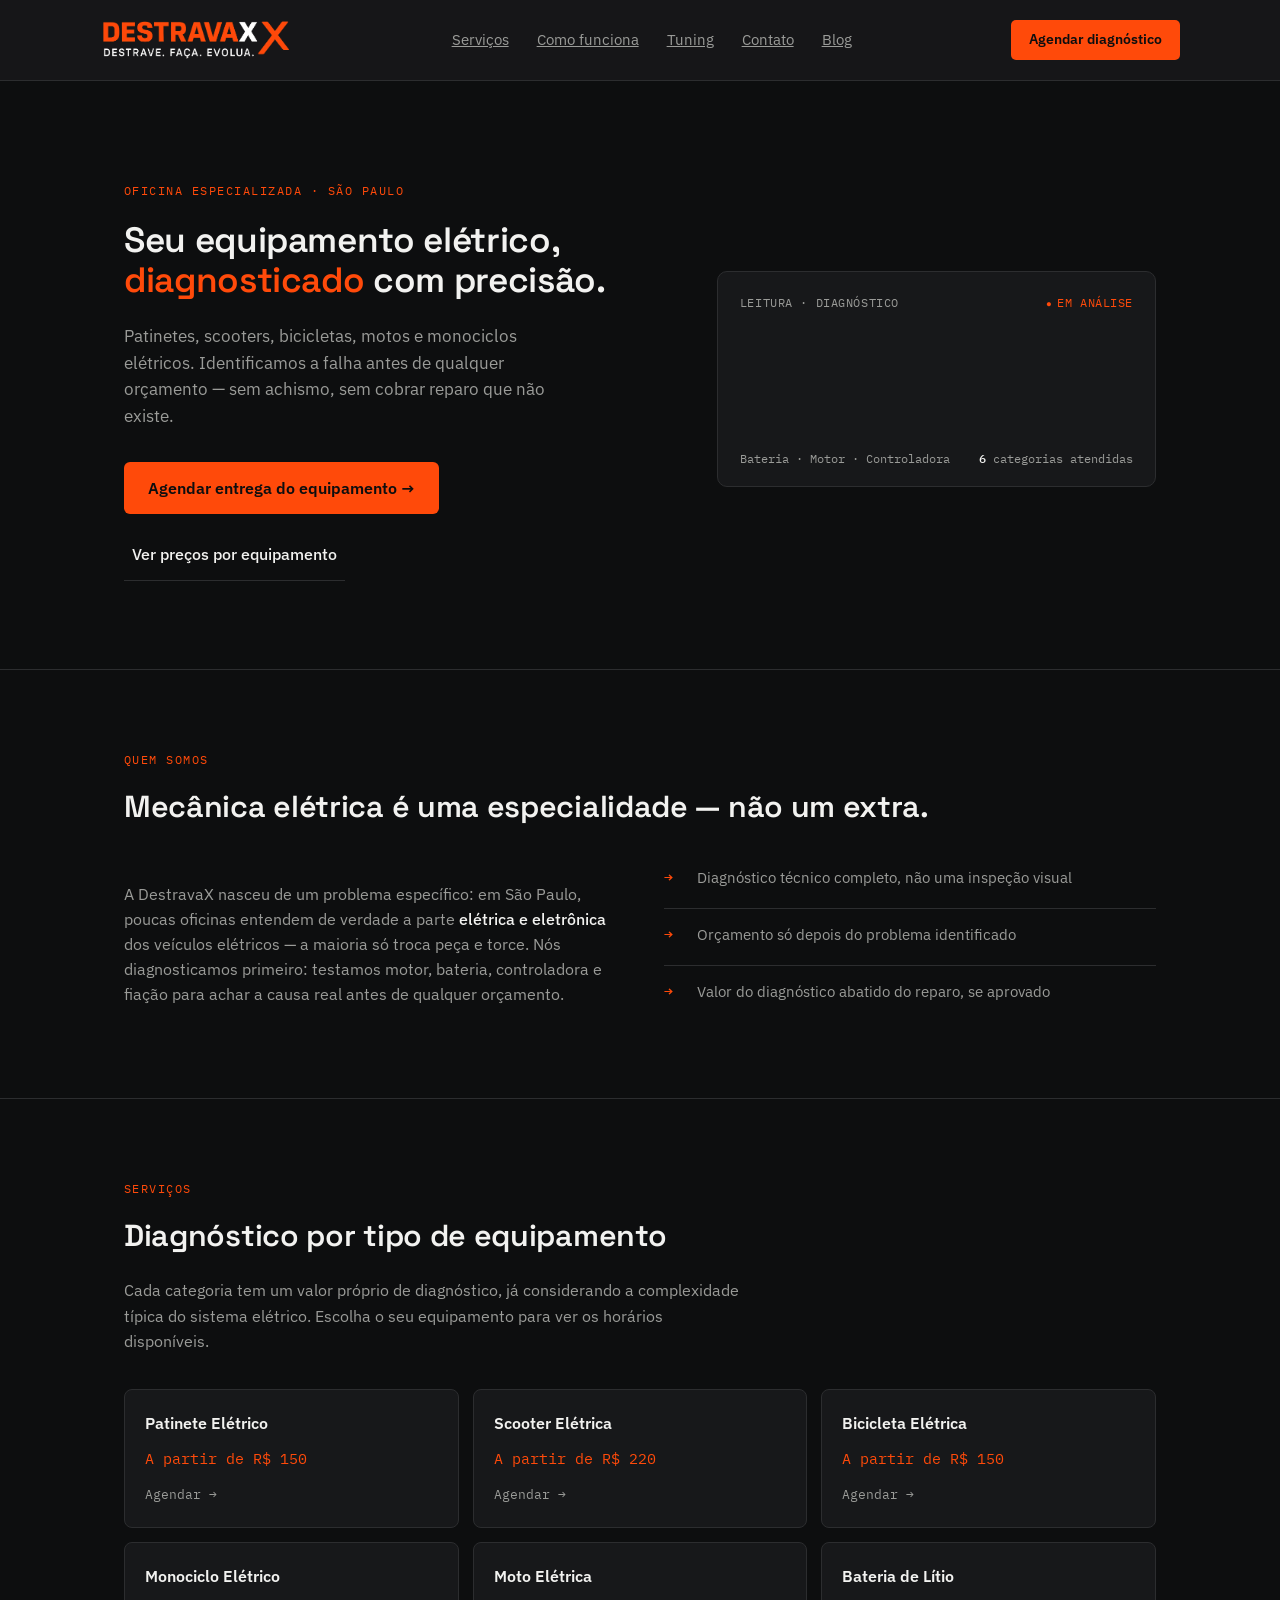
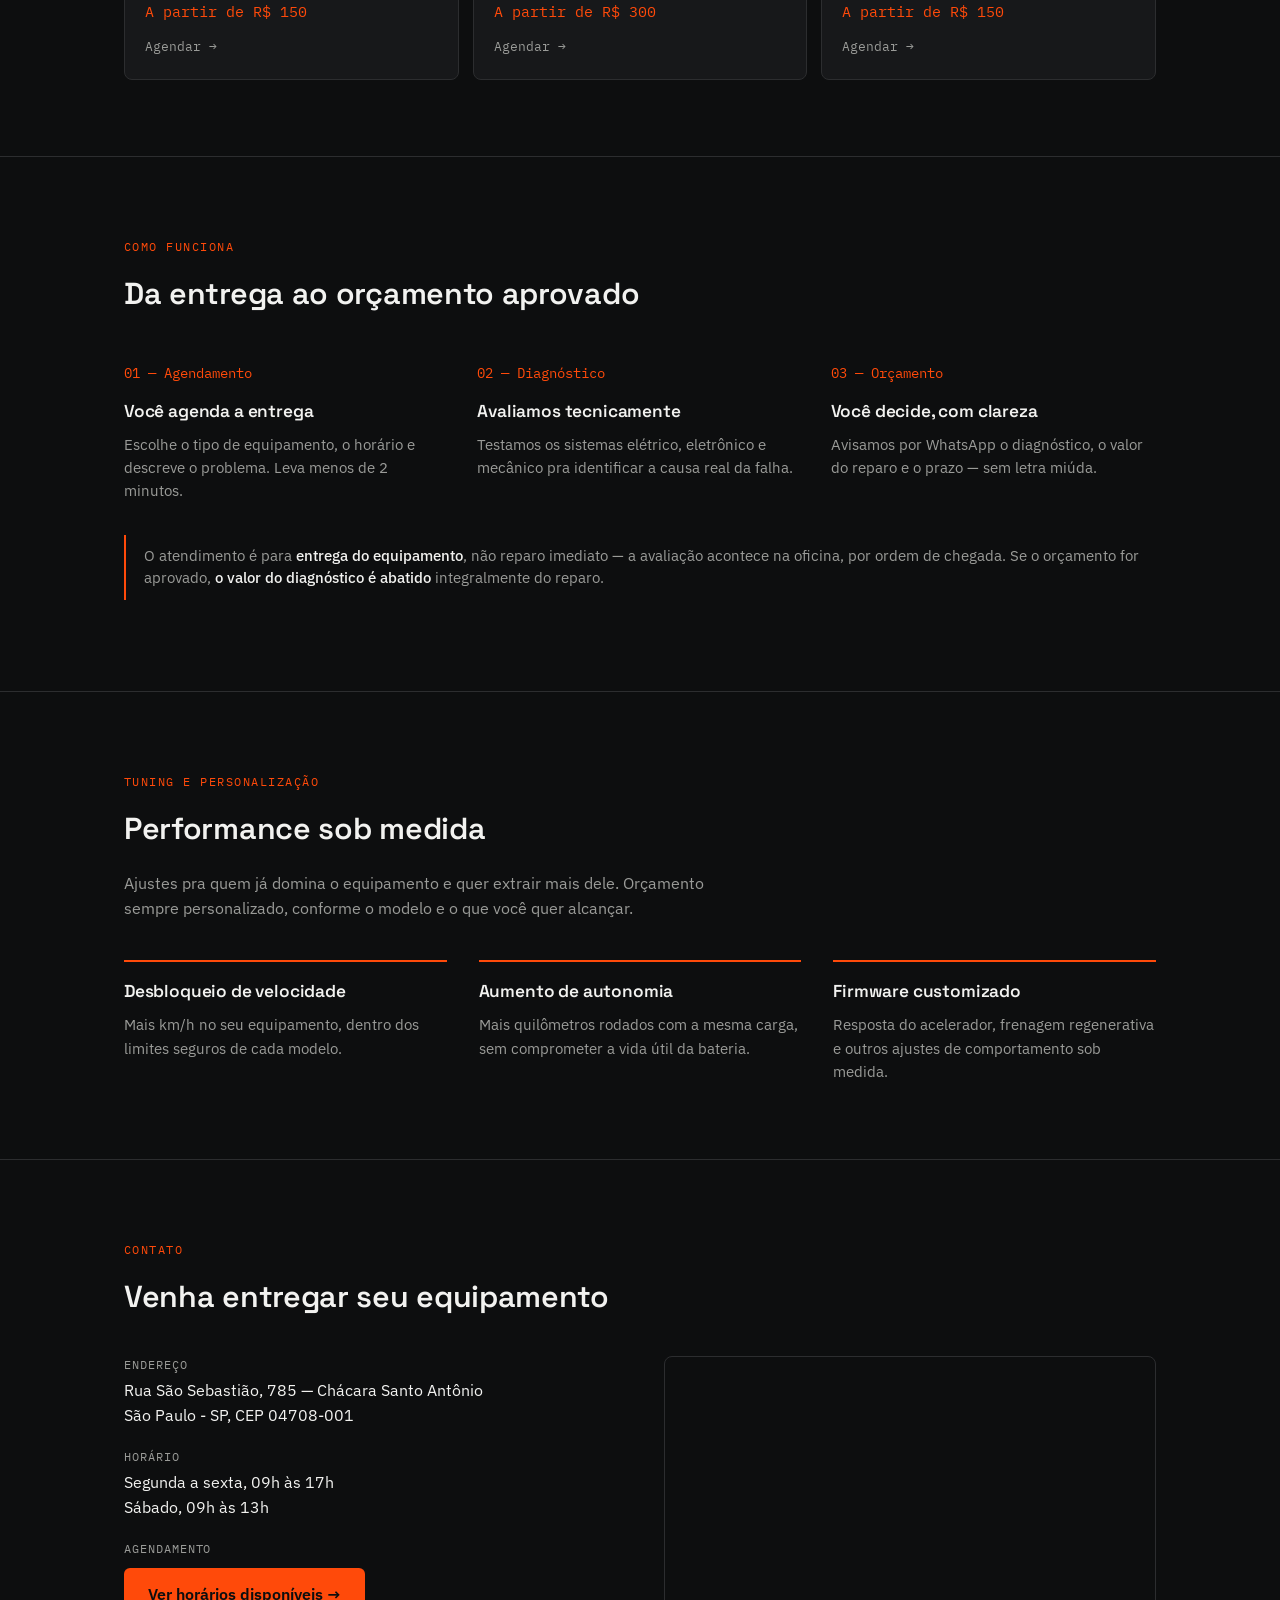
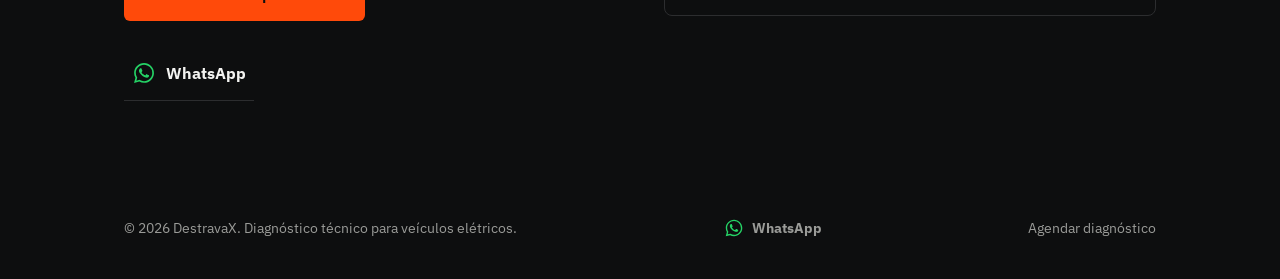
==== commit d4bf482b: "Add files via upload" ====
--- a/index.html
+++ b/index.html
@@ -294,7 +294,6 @@
           <dd><a class="btn-primary" style="margin-top:6px" href="javascript:void(0)" data-cal-link="destravax" data-cal-config='{"layout":"month_view"}'>Ver horários disponíveis →</a></dd>
         </div>
         <div>
-          <dt>WhatsApp</dt>
           <dd><a class="btn-secondary" style="margin-top:6px; display:inline-flex; align-items:center; gap:10px;" href="https://wa.me/5511999888360" target="_blank" rel="noopener"><svg width="24" height="24" viewBox="0 0 24 24" fill="#25D366" aria-hidden="true"><path d="M12.04 2C6.58 2 2.13 6.45 2.13 11.91c0 1.75.46 3.45 1.32 4.95L2.05 22l5.25-1.38a9.9 9.9 0 0 0 4.74 1.21h.01c5.46 0 9.91-4.45 9.91-9.91C21.96 6.45 17.5 2 12.04 2Zm0 18.14h-.01a8.2 8.2 0 0 1-4.19-1.15l-.3-.18-3.12.82.83-3.04-.2-.31a8.2 8.2 0 0 1-1.26-4.37c0-4.53 3.69-8.22 8.24-8.22 2.2 0 4.27.86 5.83 2.42a8.18 8.18 0 0 1 2.41 5.81c0 4.53-3.69 8.22-8.23 8.22Zm4.51-6.16c-.25-.12-1.47-.72-1.7-.81-.23-.08-.39-.12-.56.13-.17.25-.64.81-.78.97-.14.17-.29.19-.54.06-.25-.12-1.04-.38-1.99-1.22-.73-.66-1.23-1.46-1.37-1.71-.14-.25-.02-.38.11-.51.11-.11.25-.29.37-.43.12-.14.16-.25.25-.41.08-.17.04-.31-.02-.43-.06-.12-.56-1.36-.77-1.86-.2-.49-.41-.42-.56-.43-.14-.01-.31-.01-.48-.01-.17 0-.43.06-.66.31-.23.25-.86.85-.86 2.07 0 1.22.89 2.4 1.01 2.57.12.17 1.75 2.67 4.24 3.75.59.26 1.05.41 1.41.52.59.19 1.13.16 1.56.1.48-.07 1.47-.6 1.67-1.18.21-.58.21-1.08.14-1.18-.06-.11-.23-.17-.48-.29Z"/></svg><span style="font-weight:700; font-size:1.05em;">WhatsApp</span></a></dd>
         </div>
       </dl>
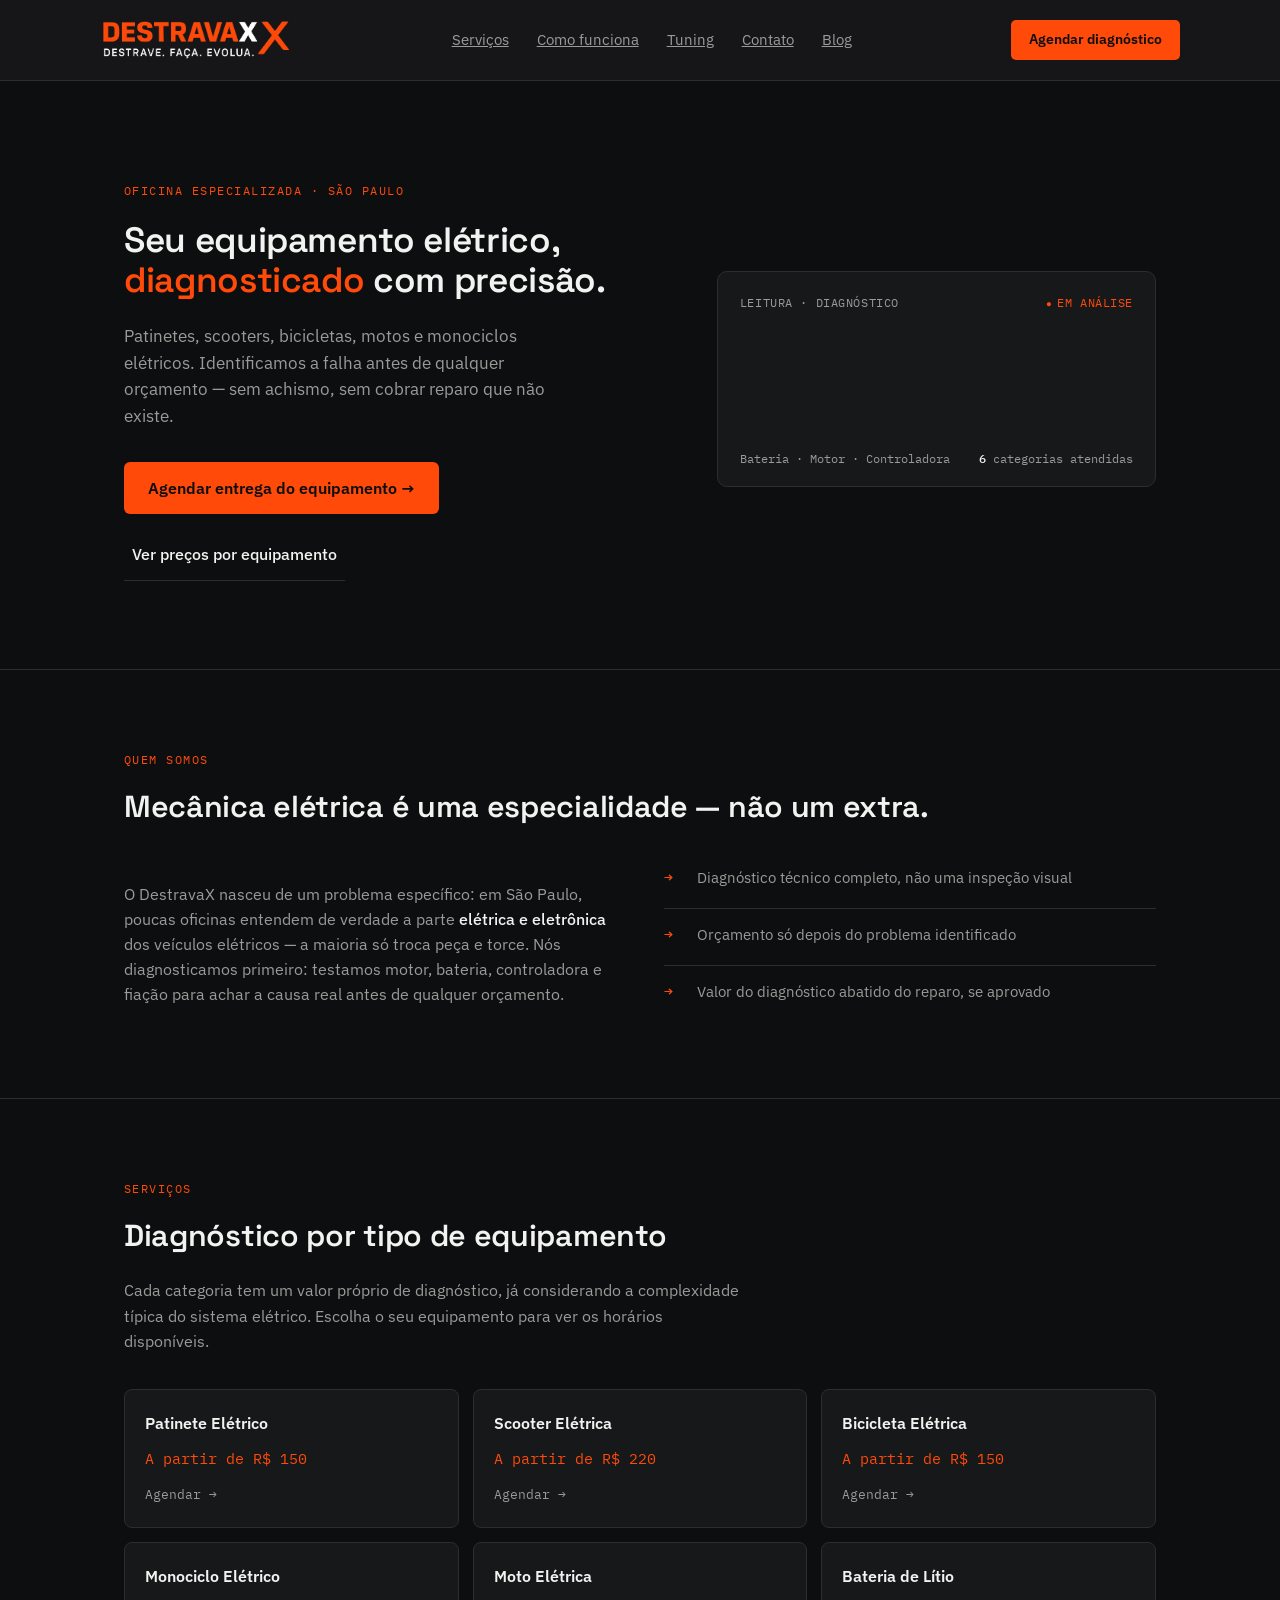
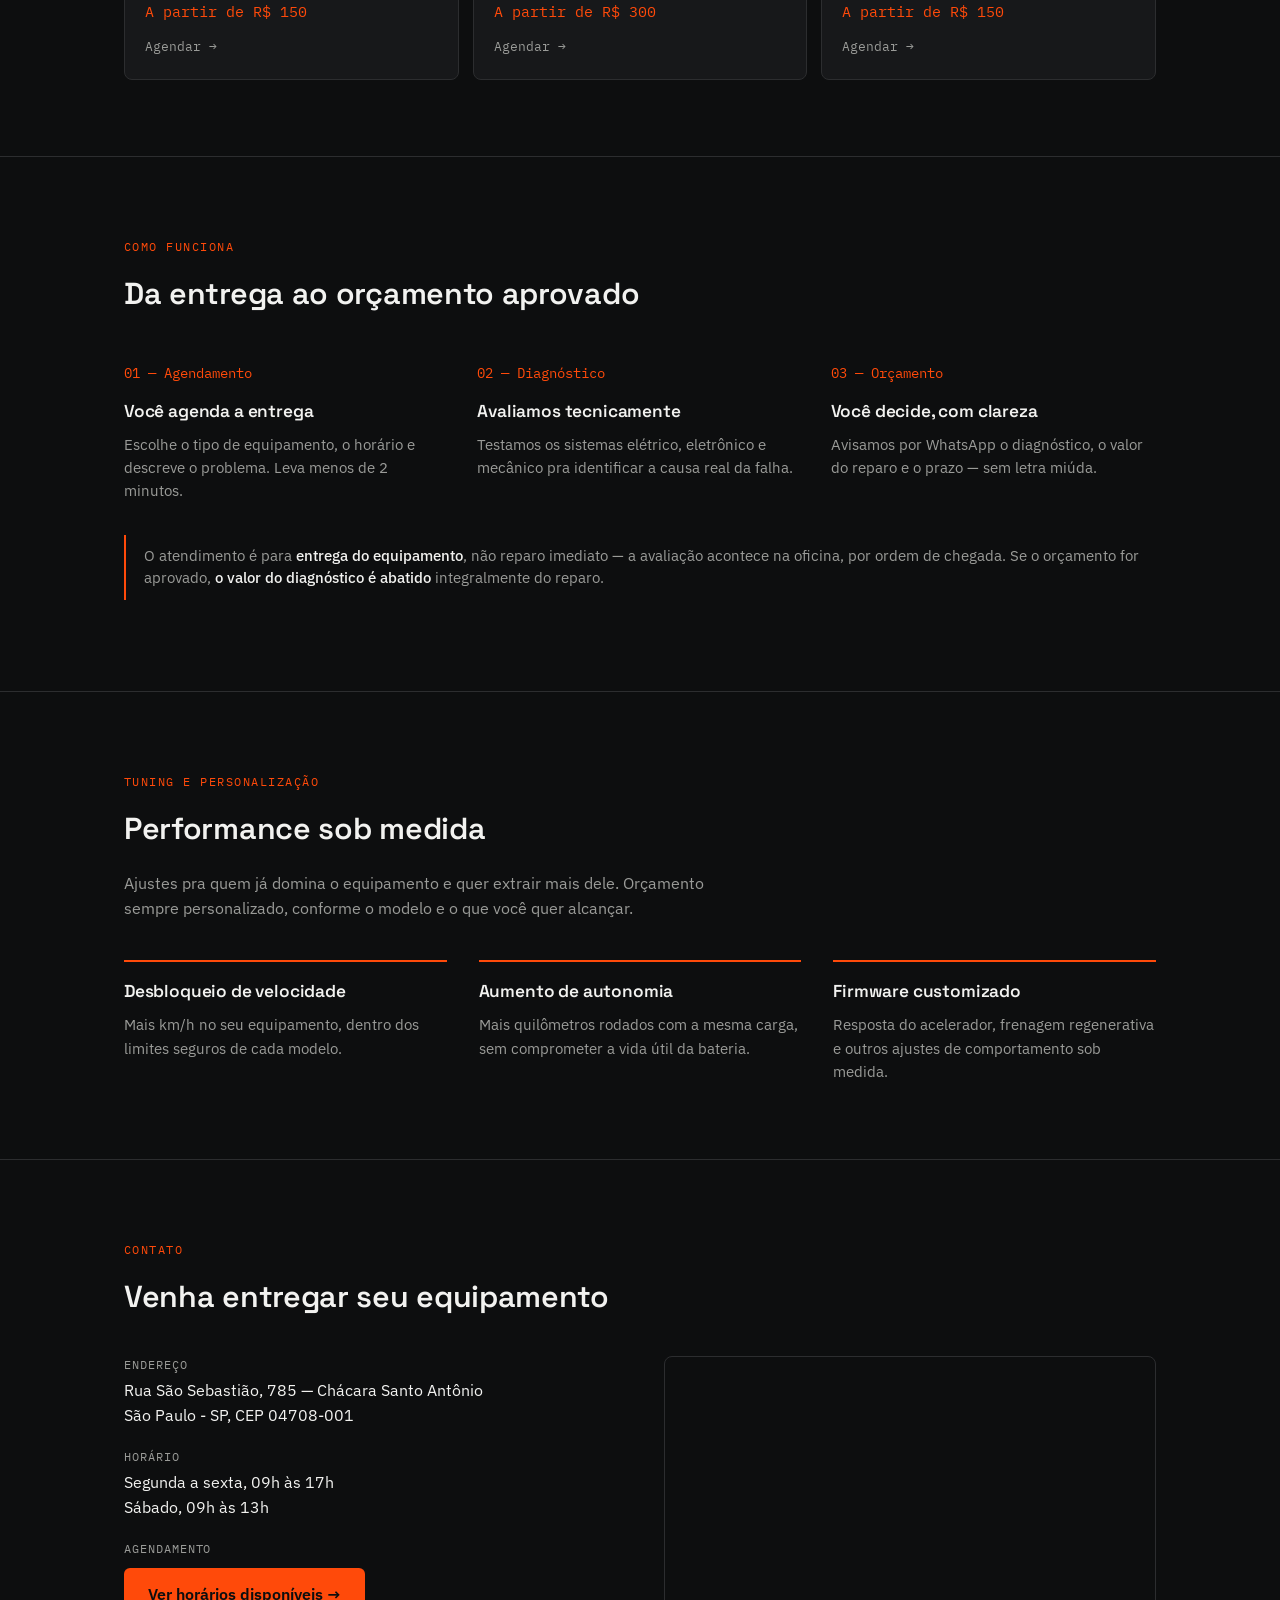
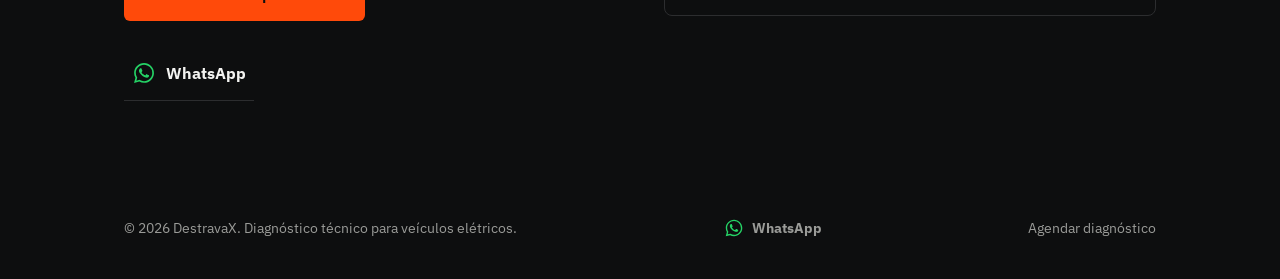
==== commit 04cb0e0f: "Add files via upload" ====
--- a/index.html
+++ b/index.html
@@ -173,7 +173,7 @@
     <span class="eyebrow">Quem somos</span>
     <h2>Mecânica elétrica é uma especialidade — não um extra.</h2>
     <div class="about-grid">
-      <p>A DestravaX nasceu de um problema específico: em São Paulo, poucas oficinas entendem de verdade a parte <strong>elétrica e eletrônica</strong> dos veículos elétricos — a maioria só troca peça e torce. Nós diagnosticamos primeiro: testamos motor, bateria, controladora e fiação para achar a causa real antes de qualquer orçamento.</p>
+      <p>O DestravaX nasceu de um problema específico: em São Paulo, poucas oficinas entendem de verdade a parte <strong>elétrica e eletrônica</strong> dos veículos elétricos — a maioria só troca peça e torce. Nós diagnosticamos primeiro: testamos motor, bateria, controladora e fiação para achar a causa real antes de qualquer orçamento.</p>
       <ul class="stack-list">
         <li><b>→</b> Diagnóstico técnico completo, não uma inspeção visual</li>
         <li><b>→</b> Orçamento só depois do problema identificado</li>
@@ -294,7 +294,7 @@
           <dd><a class="btn-primary" style="margin-top:6px" href="javascript:void(0)" data-cal-link="destravax" data-cal-config='{"layout":"month_view"}'>Ver horários disponíveis →</a></dd>
         </div>
         <div>
-          <dd><a class="btn-secondary" style="margin-top:6px; display:inline-flex; align-items:center; gap:10px;" href="https://wa.me/5511999888360" target="_blank" rel="noopener"><svg width="24" height="24" viewBox="0 0 24 24" fill="#25D366" aria-hidden="true"><path d="M12.04 2C6.58 2 2.13 6.45 2.13 11.91c0 1.75.46 3.45 1.32 4.95L2.05 22l5.25-1.38a9.9 9.9 0 0 0 4.74 1.21h.01c5.46 0 9.91-4.45 9.91-9.91C21.96 6.45 17.5 2 12.04 2Zm0 18.14h-.01a8.2 8.2 0 0 1-4.19-1.15l-.3-.18-3.12.82.83-3.04-.2-.31a8.2 8.2 0 0 1-1.26-4.37c0-4.53 3.69-8.22 8.24-8.22 2.2 0 4.27.86 5.83 2.42a8.18 8.18 0 0 1 2.41 5.81c0 4.53-3.69 8.22-8.23 8.22Zm4.51-6.16c-.25-.12-1.47-.72-1.7-.81-.23-.08-.39-.12-.56.13-.17.25-.64.81-.78.97-.14.17-.29.19-.54.06-.25-.12-1.04-.38-1.99-1.22-.73-.66-1.23-1.46-1.37-1.71-.14-.25-.02-.38.11-.51.11-.11.25-.29.37-.43.12-.14.16-.25.25-.41.08-.17.04-.31-.02-.43-.06-.12-.56-1.36-.77-1.86-.2-.49-.41-.42-.56-.43-.14-.01-.31-.01-.48-.01-.17 0-.43.06-.66.31-.23.25-.86.85-.86 2.07 0 1.22.89 2.4 1.01 2.57.12.17 1.75 2.67 4.24 3.75.59.26 1.05.41 1.41.52.59.19 1.13.16 1.56.1.48-.07 1.47-.6 1.67-1.18.21-.58.21-1.08.14-1.18-.06-.11-.23-.17-.48-.29Z"/></svg><span style="font-weight:700; font-size:1.05em;">WhatsApp</span></a></dd>
+          <dd><a class="btn-secondary" style="margin-top:6px; display:inline-flex; align-items:center; gap:10px;" href="https://wa.me/5511998151173" target="_blank" rel="noopener"><svg width="24" height="24" viewBox="0 0 24 24" fill="#25D366" aria-hidden="true"><path d="M12.04 2C6.58 2 2.13 6.45 2.13 11.91c0 1.75.46 3.45 1.32 4.95L2.05 22l5.25-1.38a9.9 9.9 0 0 0 4.74 1.21h.01c5.46 0 9.91-4.45 9.91-9.91C21.96 6.45 17.5 2 12.04 2Zm0 18.14h-.01a8.2 8.2 0 0 1-4.19-1.15l-.3-.18-3.12.82.83-3.04-.2-.31a8.2 8.2 0 0 1-1.26-4.37c0-4.53 3.69-8.22 8.24-8.22 2.2 0 4.27.86 5.83 2.42a8.18 8.18 0 0 1 2.41 5.81c0 4.53-3.69 8.22-8.23 8.22Zm4.51-6.16c-.25-.12-1.47-.72-1.7-.81-.23-.08-.39-.12-.56.13-.17.25-.64.81-.78.97-.14.17-.29.19-.54.06-.25-.12-1.04-.38-1.99-1.22-.73-.66-1.23-1.46-1.37-1.71-.14-.25-.02-.38.11-.51.11-.11.25-.29.37-.43.12-.14.16-.25.25-.41.08-.17.04-.31-.02-.43-.06-.12-.56-1.36-.77-1.86-.2-.49-.41-.42-.56-.43-.14-.01-.31-.01-.48-.01-.17 0-.43.06-.66.31-.23.25-.86.85-.86 2.07 0 1.22.89 2.4 1.01 2.57.12.17 1.75 2.67 4.24 3.75.59.26 1.05.41 1.41.52.59.19 1.13.16 1.56.1.48-.07 1.47-.6 1.67-1.18.21-.58.21-1.08.14-1.18-.06-.11-.23-.17-.48-.29Z"/></svg><span style="font-weight:700; font-size:1.05em;">WhatsApp</span></a></dd>
         </div>
       </dl>
 
@@ -303,7 +303,7 @@
           src="https://www.google.com/maps?q=Rua+S%C3%A3o+Sebasti%C3%A3o,+785,+Ch%C3%A1cara+Santo+Ant%C3%B4nio,+S%C3%A3o+Paulo+-+SP,+04708-001&output=embed"
           loading="lazy"
           referrerpolicy="no-referrer-when-downgrade"
-          title="Mapa da DestravaX">
+          title="Mapa do DestravaX">
         </iframe>
       </div>
     </div>
@@ -313,7 +313,7 @@
 <footer>
   <div class="wrap foot-row">
     <span>© 2026 DestravaX. Diagnóstico técnico para veículos elétricos.</span>
-    <a href="https://wa.me/5511999888360" target="_blank" rel="noopener" style="display:inline-flex; align-items:center; gap:8px;"><svg width="20" height="20" viewBox="0 0 24 24" fill="#25D366" aria-hidden="true"><path d="M12.04 2C6.58 2 2.13 6.45 2.13 11.91c0 1.75.46 3.45 1.32 4.95L2.05 22l5.25-1.38a9.9 9.9 0 0 0 4.74 1.21h.01c5.46 0 9.91-4.45 9.91-9.91C21.96 6.45 17.5 2 12.04 2Zm0 18.14h-.01a8.2 8.2 0 0 1-4.19-1.15l-.3-.18-3.12.82.83-3.04-.2-.31a8.2 8.2 0 0 1-1.26-4.37c0-4.53 3.69-8.22 8.24-8.22 2.2 0 4.27.86 5.83 2.42a8.18 8.18 0 0 1 2.41 5.81c0 4.53-3.69 8.22-8.23 8.22Zm4.51-6.16c-.25-.12-1.47-.72-1.7-.81-.23-.08-.39-.12-.56.13-.17.25-.64.81-.78.97-.14.17-.29.19-.54.06-.25-.12-1.04-.38-1.99-1.22-.73-.66-1.23-1.46-1.37-1.71-.14-.25-.02-.38.11-.51.11-.11.25-.29.37-.43.12-.14.16-.25.25-.41.08-.17.04-.31-.02-.43-.06-.12-.56-1.36-.77-1.86-.2-.49-.41-.42-.56-.43-.14-.01-.31-.01-.48-.01-.17 0-.43.06-.66.31-.23.25-.86.85-.86 2.07 0 1.22.89 2.4 1.01 2.57.12.17 1.75 2.67 4.24 3.75.59.26 1.05.41 1.41.52.59.19 1.13.16 1.56.1.48-.07 1.47-.6 1.67-1.18.21-.58.21-1.08.14-1.18-.06-.11-.23-.17-.48-.29Z"/></svg><span style="font-weight:700; font-size:1.05em;">WhatsApp</span></a>
+    <a href="https://wa.me/5511998151173" target="_blank" rel="noopener" style="display:inline-flex; align-items:center; gap:8px;"><svg width="20" height="20" viewBox="0 0 24 24" fill="#25D366" aria-hidden="true"><path d="M12.04 2C6.58 2 2.13 6.45 2.13 11.91c0 1.75.46 3.45 1.32 4.95L2.05 22l5.25-1.38a9.9 9.9 0 0 0 4.74 1.21h.01c5.46 0 9.91-4.45 9.91-9.91C21.96 6.45 17.5 2 12.04 2Zm0 18.14h-.01a8.2 8.2 0 0 1-4.19-1.15l-.3-.18-3.12.82.83-3.04-.2-.31a8.2 8.2 0 0 1-1.26-4.37c0-4.53 3.69-8.22 8.24-8.22 2.2 0 4.27.86 5.83 2.42a8.18 8.18 0 0 1 2.41 5.81c0 4.53-3.69 8.22-8.23 8.22Zm4.51-6.16c-.25-.12-1.47-.72-1.7-.81-.23-.08-.39-.12-.56.13-.17.25-.64.81-.78.97-.14.17-.29.19-.54.06-.25-.12-1.04-.38-1.99-1.22-.73-.66-1.23-1.46-1.37-1.71-.14-.25-.02-.38.11-.51.11-.11.25-.29.37-.43.12-.14.16-.25.25-.41.08-.17.04-.31-.02-.43-.06-.12-.56-1.36-.77-1.86-.2-.49-.41-.42-.56-.43-.14-.01-.31-.01-.48-.01-.17 0-.43.06-.66.31-.23.25-.86.85-.86 2.07 0 1.22.89 2.4 1.01 2.57.12.17 1.75 2.67 4.24 3.75.59.26 1.05.41 1.41.52.59.19 1.13.16 1.56.1.48-.07 1.47-.6 1.67-1.18.21-.58.21-1.08.14-1.18-.06-.11-.23-.17-.48-.29Z"/></svg><span style="font-weight:700; font-size:1.05em;">WhatsApp</span></a>
     <a href="javascript:void(0)" data-cal-link="destravax" data-cal-config='{"layout":"month_view"}'>Agendar diagnóstico</a>
   </div>
 </footer>
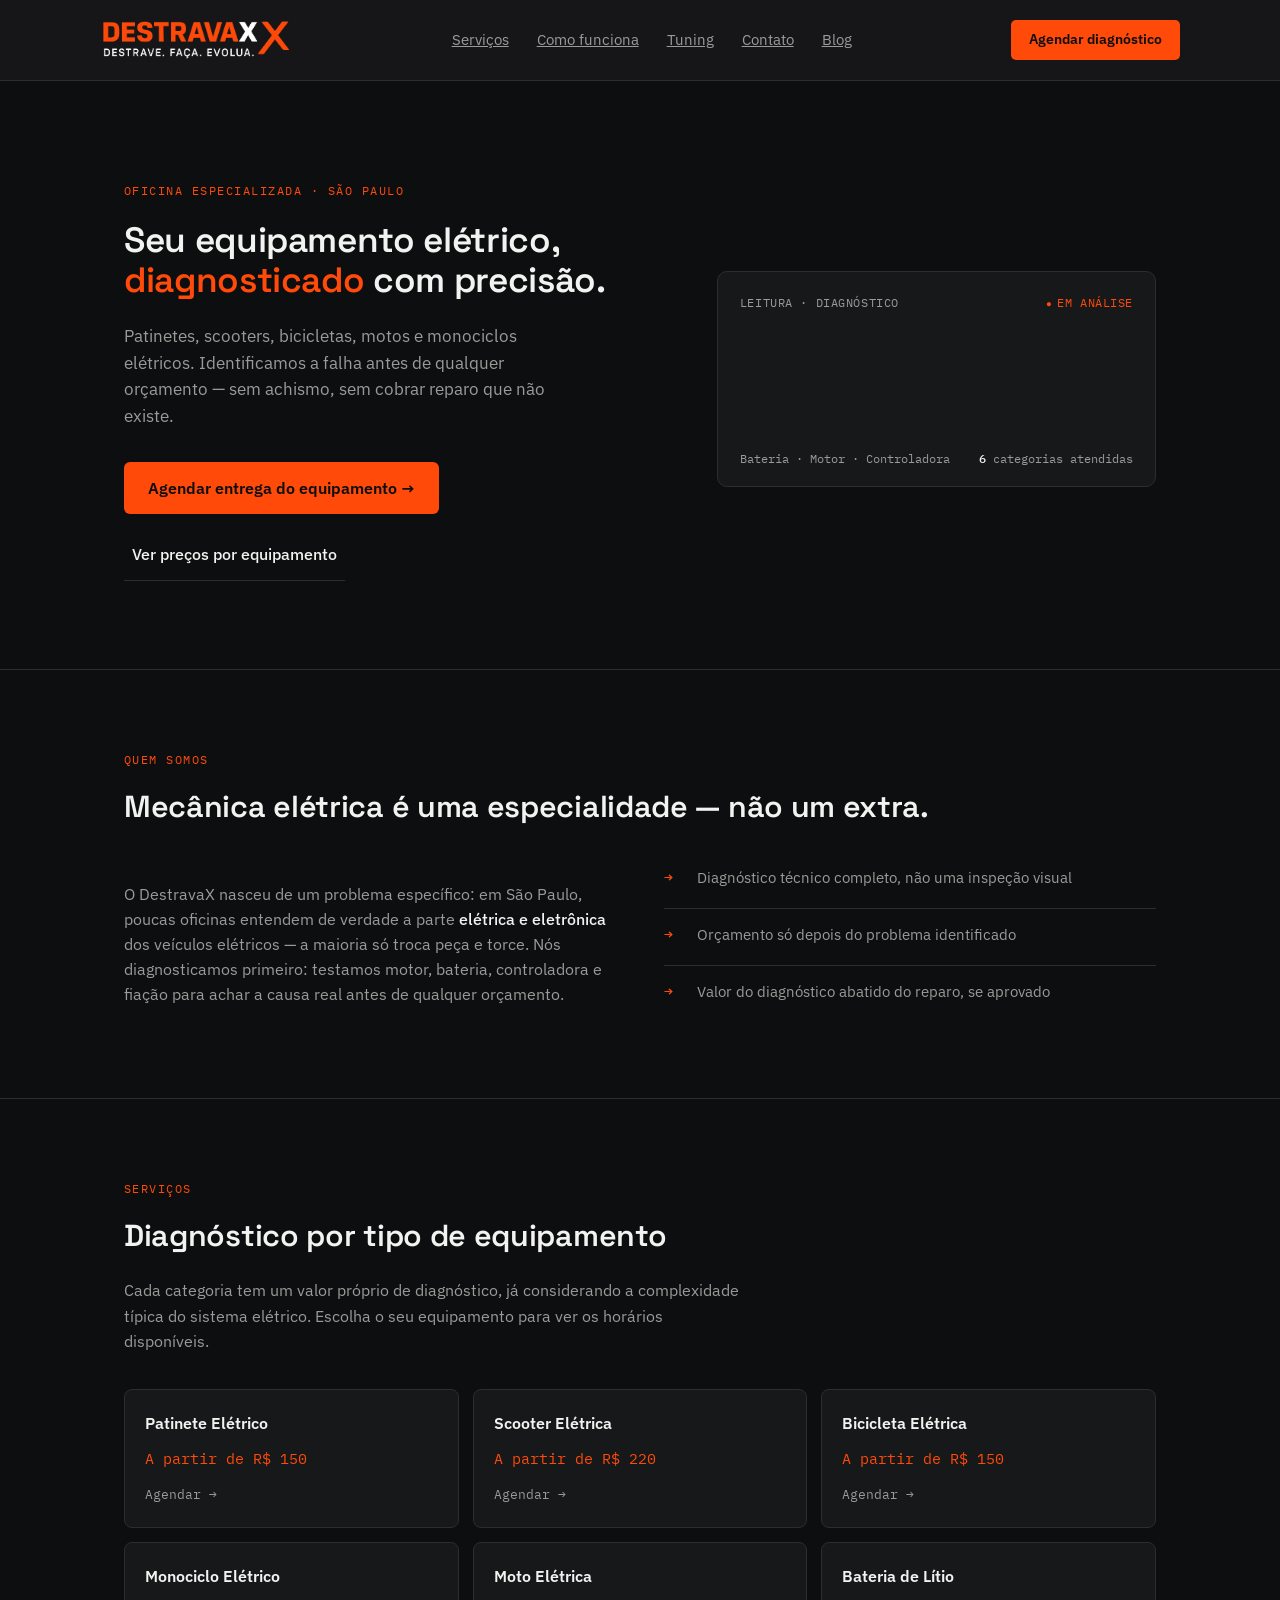
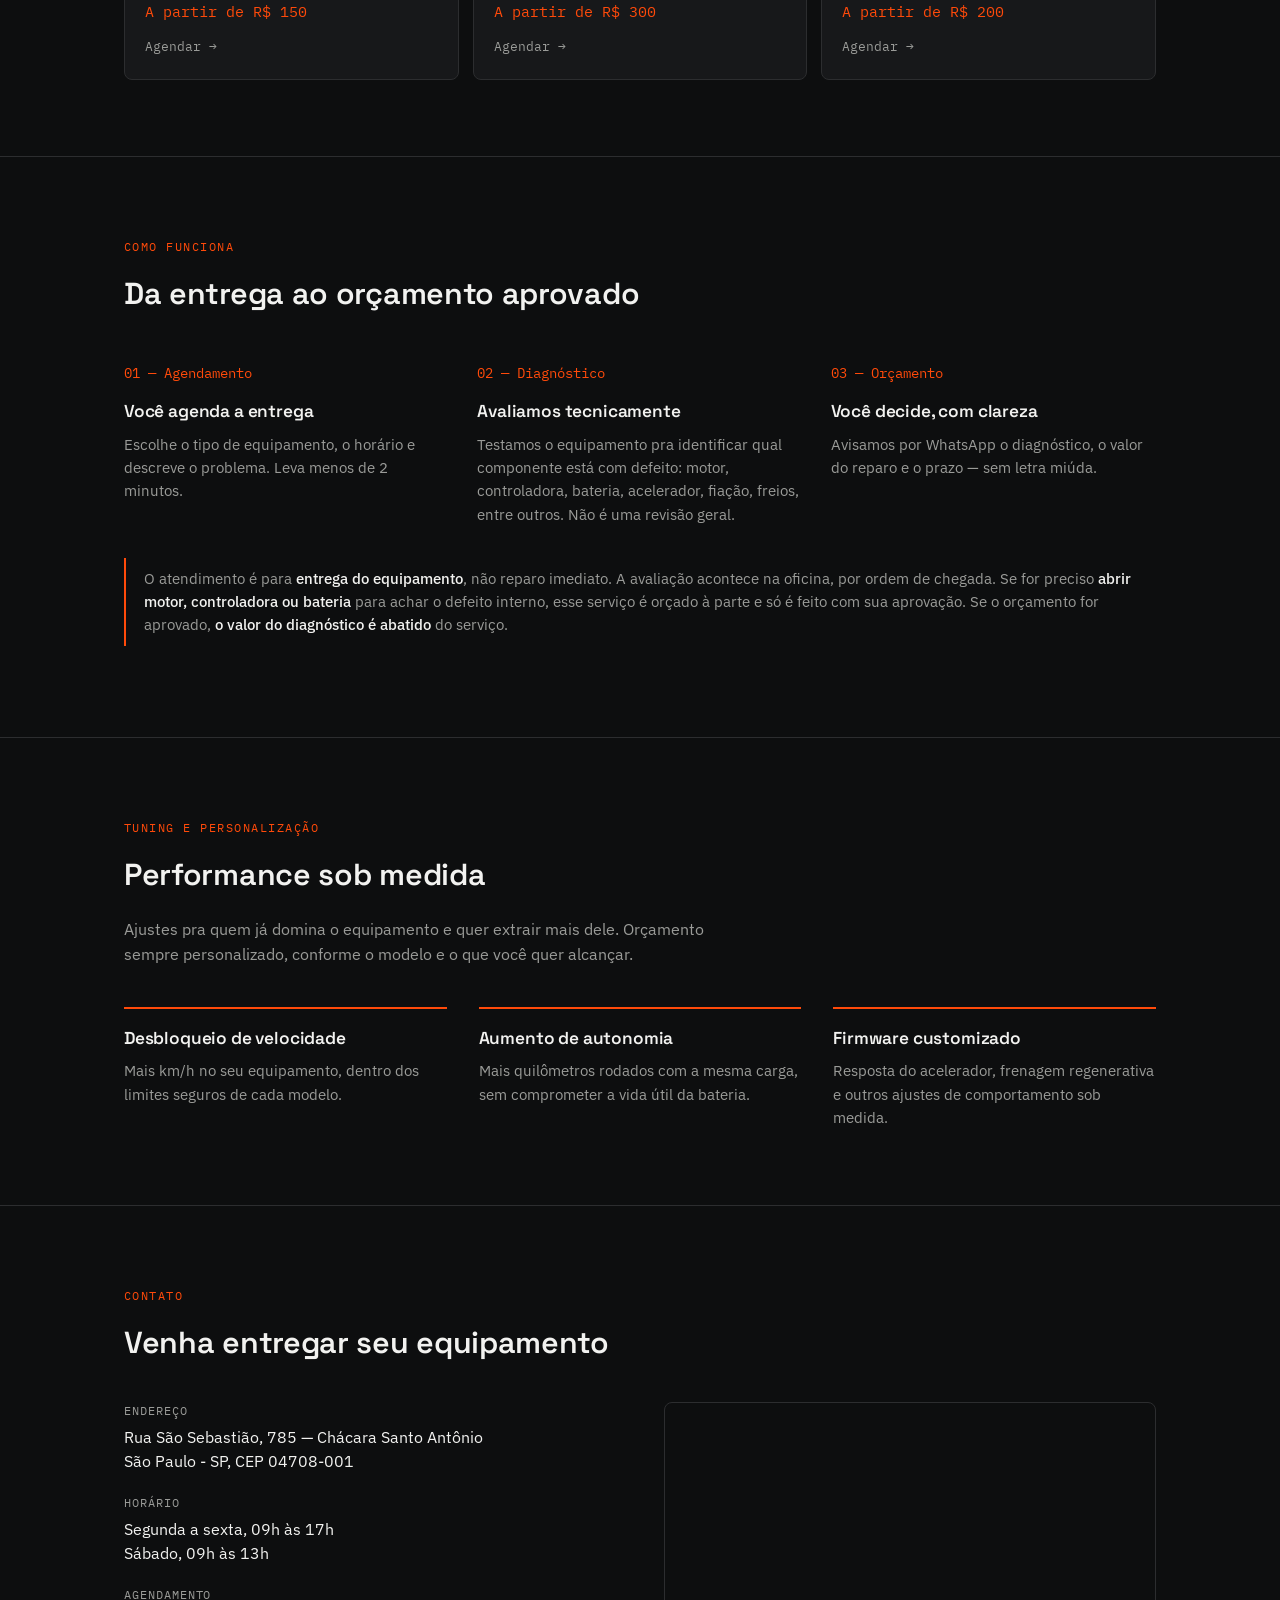
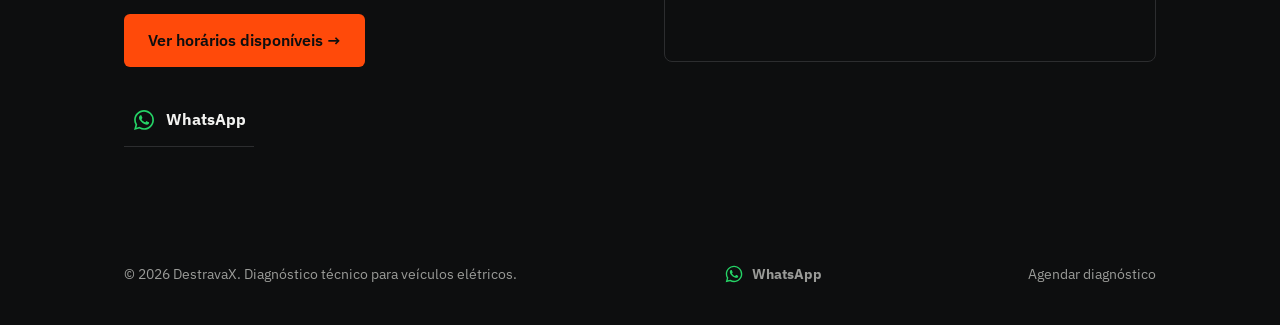
==== commit acc7b12d: "Add files via upload" ====
--- a/index.html
+++ b/index.html
@@ -117,6 +117,19 @@
     layout: "month_view"
   });
 </script>
+<!-- Conta cliques nos botões de WhatsApp como evento no GA4 (clique_whatsapp) -->
+<script>
+  document.addEventListener("click", function (ev) {
+    var link = ev.target.closest && ev.target.closest('a[href*="wa.me"]');
+    if (link && typeof gtag === "function") {
+      gtag("event", "clique_whatsapp", {
+        event_category: "contato",
+        event_label: link.closest("footer") ? "rodape" : "contato",
+        transport_type: "beacon"
+      });
+    }
+  });
+</script>
 </head>
 <body>
 
@@ -217,7 +230,7 @@
       </a>
       <a class="svc-card" href="javascript:void(0)" data-cal-link="destravax/diagnostico-bateria-litio" data-cal-config='{"layout":"month_view"}'>
         <span class="svc-name">Bateria de Lítio</span>
-        <span class="svc-price">A partir de R$ 150</span>
+        <span class="svc-price">A partir de R$ 200</span>
         <span class="svc-arrow">Agendar →</span>
       </a>
     </div>
@@ -238,7 +251,7 @@
       <div class="step">
         <span class="step-num">02 — Diagnóstico</span>
         <h3>Avaliamos tecnicamente</h3>
-        <p>Testamos os sistemas elétrico, eletrônico e mecânico pra identificar a causa real da falha.</p>
+        <p>Testamos o equipamento pra identificar qual componente está com defeito: motor, controladora, bateria, acelerador, fiação, freios, entre outros. Não é uma revisão geral.</p>
       </div>
       <div class="step">
         <span class="step-num">03 — Orçamento</span>
@@ -247,7 +260,7 @@
       </div>
     </div>
 
-    <p class="step-note">O atendimento é para <b>entrega do equipamento</b>, não reparo imediato — a avaliação acontece na oficina, por ordem de chegada. Se o orçamento for aprovado, <b>o valor do diagnóstico é abatido</b> integralmente do reparo.</p>
+    <p class="step-note">O atendimento é para <b>entrega do equipamento</b>, não reparo imediato. A avaliação acontece na oficina, por ordem de chegada. Se for preciso <b>abrir motor, controladora ou bateria</b> para achar o defeito interno, esse serviço é orçado à parte e só é feito com sua aprovação. Se o orçamento for aprovado, <b>o valor do diagnóstico é abatido</b> do serviço.</p>
   </div>
 </section>
 
